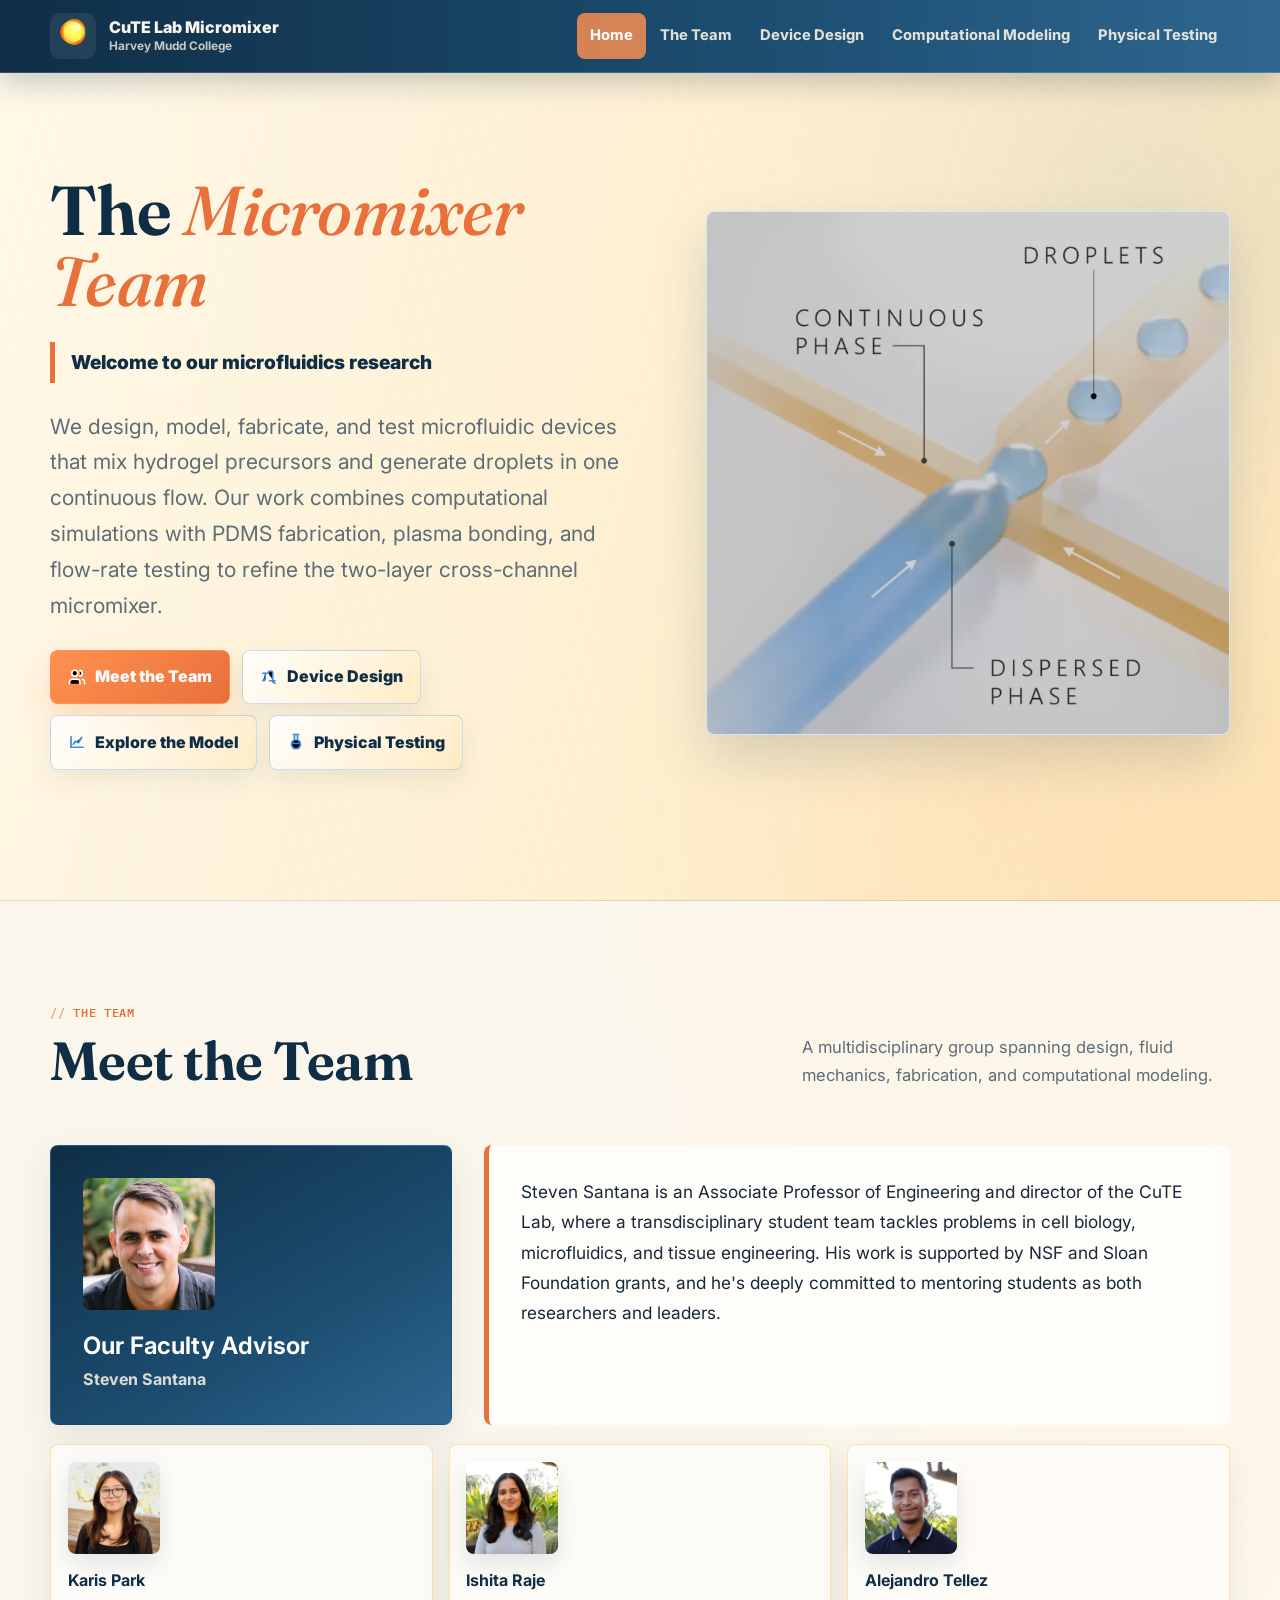
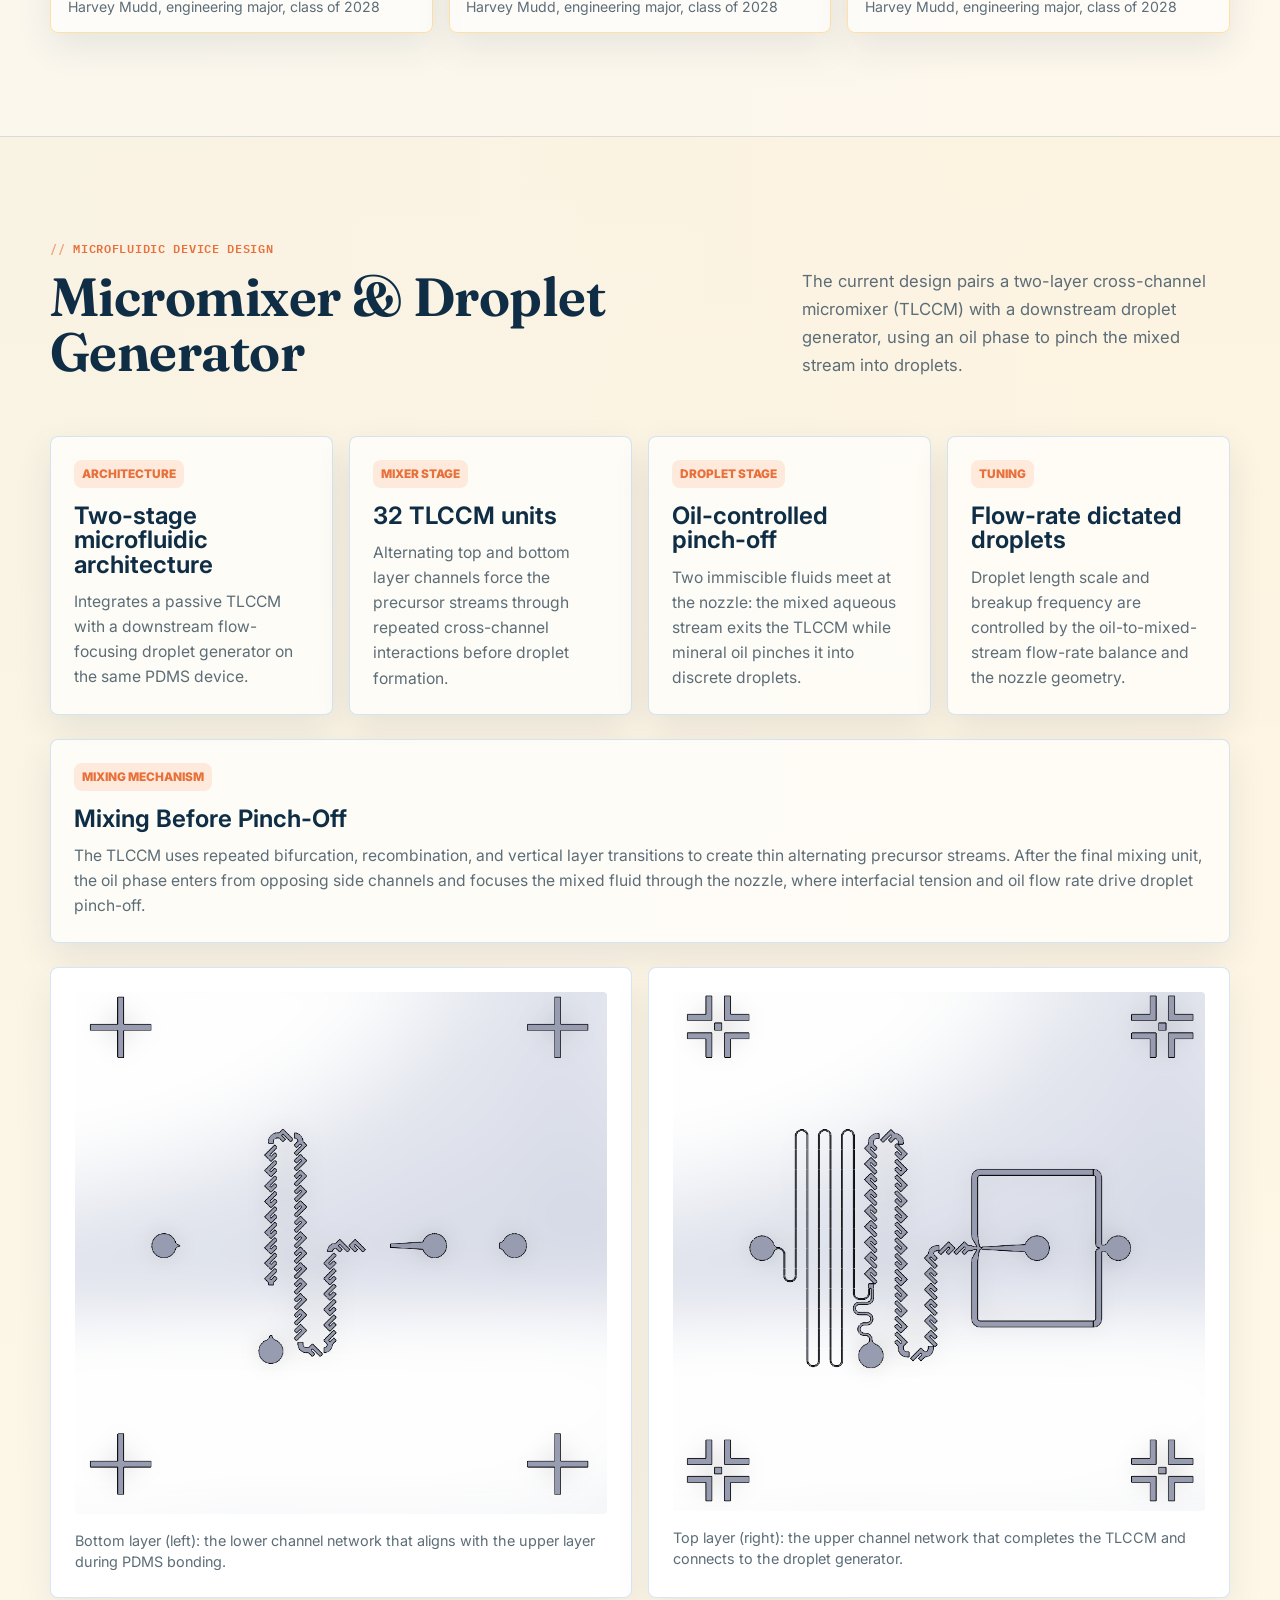
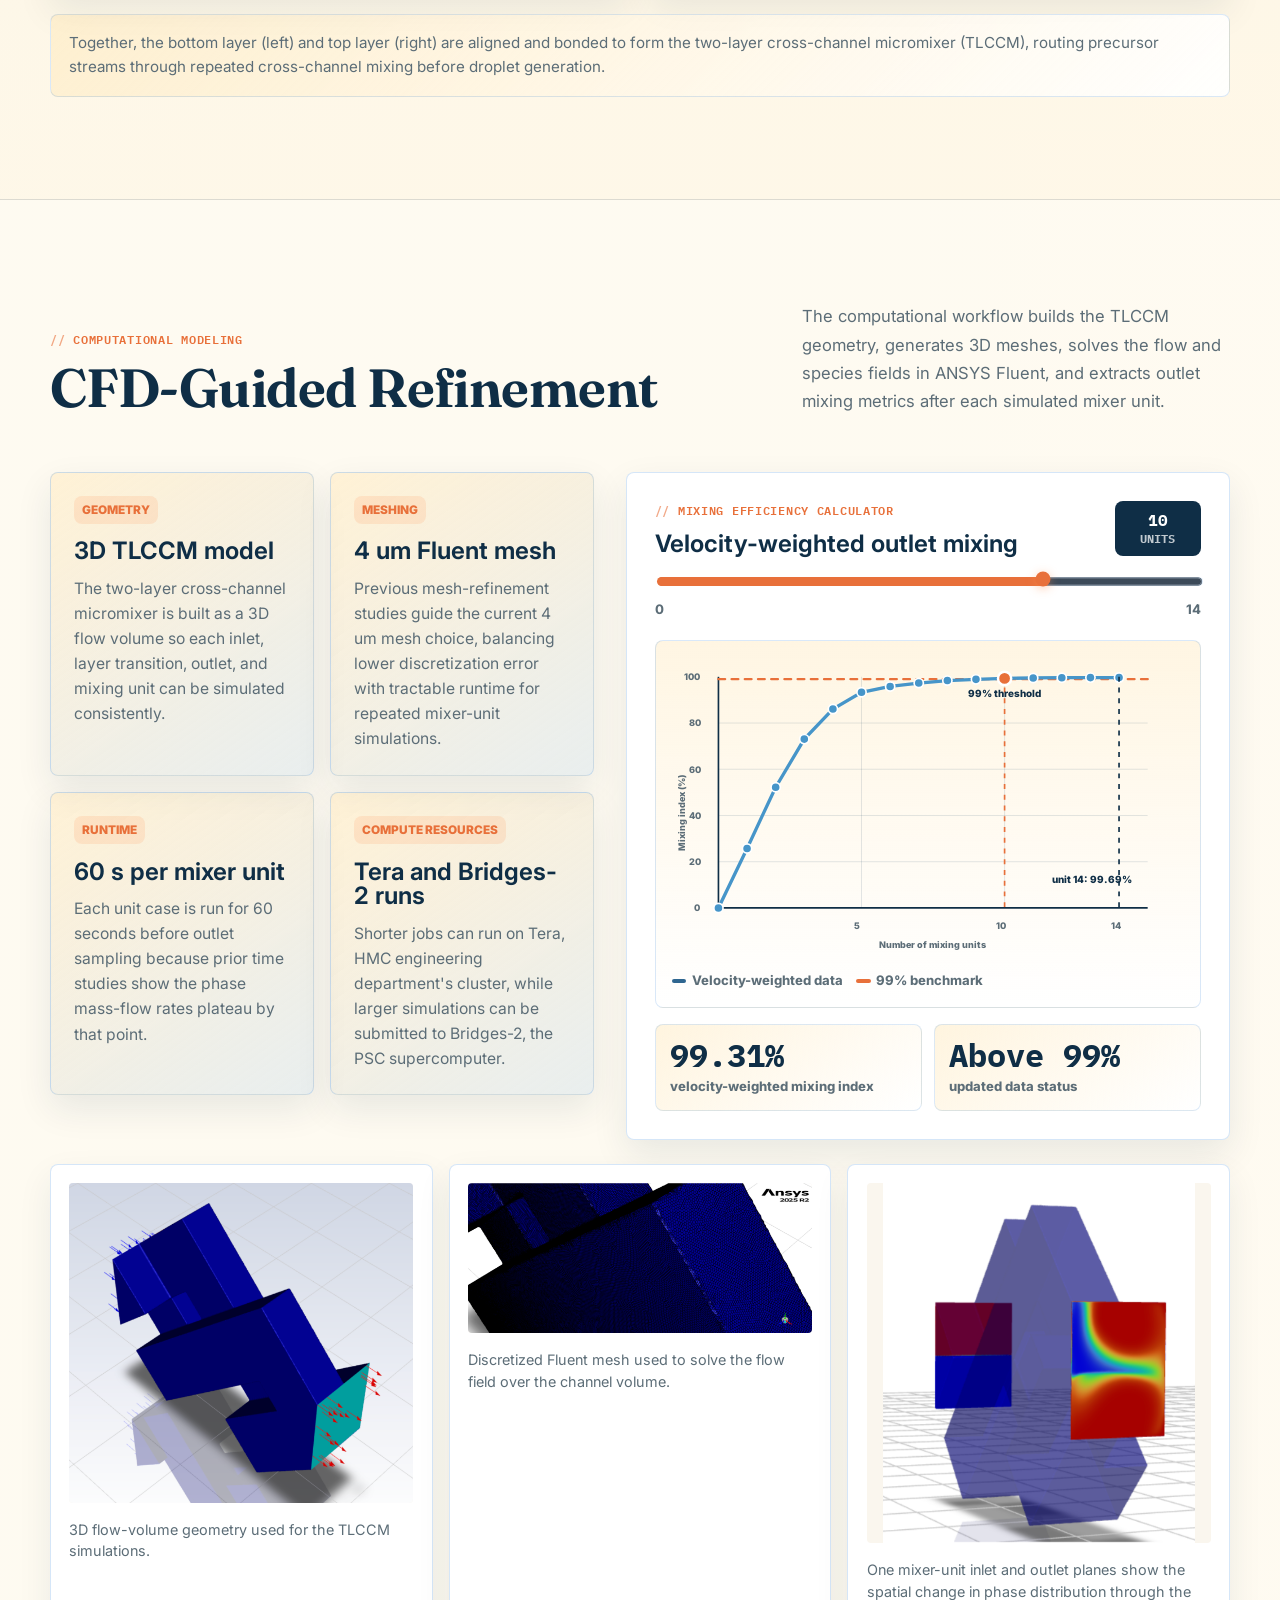
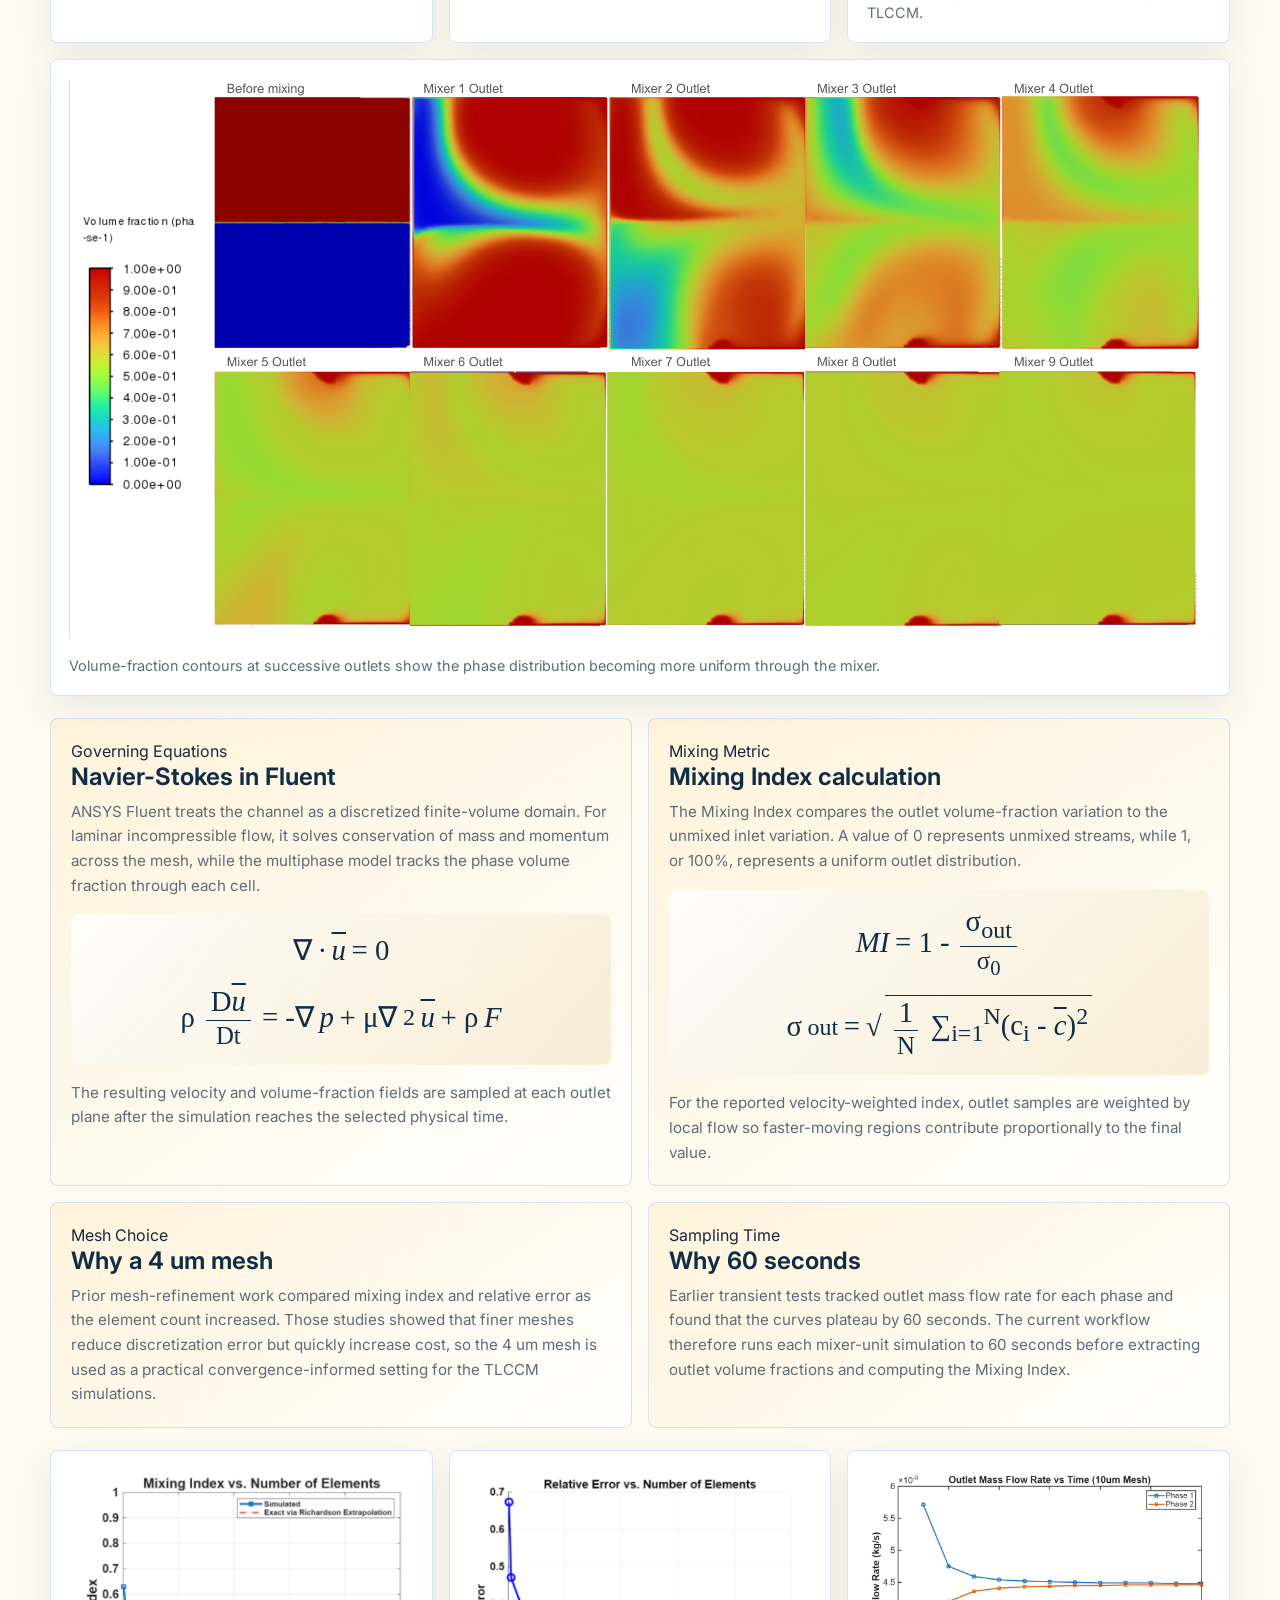
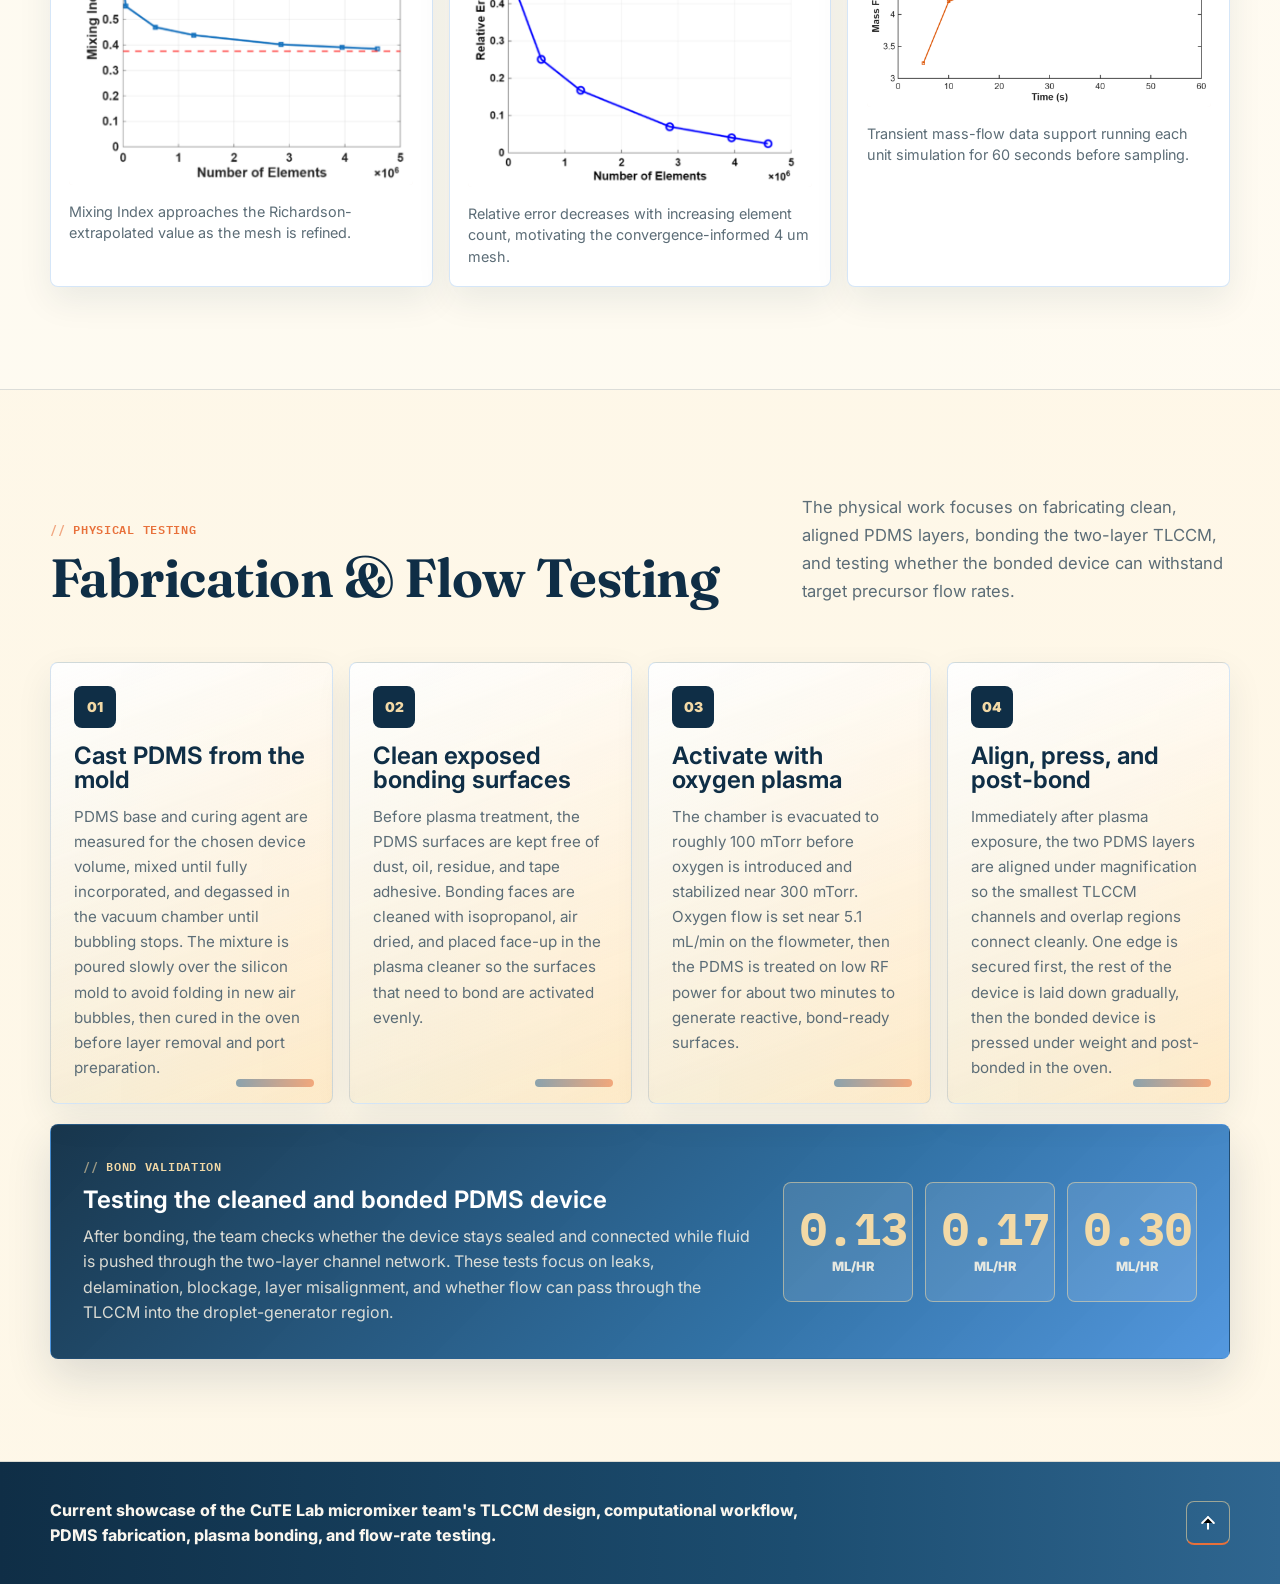
==== index.html @ 809e8c41 "Add self-contained micromixer showcase site" ====
<!doctype html>
<html lang="en">
<head>
  <meta charset="utf-8">
  <meta name="viewport" content="width=device-width, initial-scale=1">
  <title>The Micromixer Team</title>
  <link rel="preconnect" href="https://fonts.googleapis.com">
  <link rel="preconnect" href="https://fonts.gstatic.com" crossorigin>
  <link href="https://fonts.googleapis.com/css2?family=Fraunces:ital,opsz,wght@0,9..144,500;0,9..144,650;0,9..144,900;1,9..144,500&family=Inter:wght@400;500;600;700;800;900&family=IBM+Plex+Mono:wght@500;600;700&display=swap" rel="stylesheet">
  <style>
    :root {
      --riviera-blue: #2f6690;
      --riviera-blue-bright: #4695c9;
      --terracotta: #e8703a;
      --soft-ivory: #faf6ee;
      --sand-linen: #f2d9a6;
      --white: #FFFFFF;
      --deep-blue: #0f2e46;
      --ink: #16283a;
      --muted-ink: #5c6d77;
      --blue-tint: #d8ecff;
      --terracotta-tint: #ffe0cc;
      --yellow-tint: #fff1c9;
      --shadow: 0 18px 45px rgba(15, 46, 70, 0.14);
      --section-pad: clamp(4rem, 8vw, 7.5rem);
      --content: min(1180px, calc(100vw - 2rem));
      --font-display: "Fraunces", ui-serif, Georgia, serif;
      --font-body: Inter, ui-sans-serif, system-ui, -apple-system, BlinkMacSystemFont, "Segoe UI", sans-serif;
      --font-mono: "IBM Plex Mono", ui-monospace, "SFMono-Regular", Menlo, monospace;
      font-family: var(--font-body);
      color: var(--ink);
      background: var(--soft-ivory);
      letter-spacing: 0;
    }

    * {
      box-sizing: border-box;
    }

    html {
      scroll-behavior: smooth;
      scroll-padding-top: 82px;
    }

    body {
      margin: 0;
      min-width: 320px;
      background: var(--soft-ivory);
      background-image:
        linear-gradient(180deg, rgba(255, 224, 161, 0.2), rgba(255, 248, 232, 0.92) 42%),
        linear-gradient(90deg, rgba(65, 141, 222, 0.05), rgba(255, 145, 81, 0.05));
      color: var(--ink);
      line-height: 1.6;
    }

    body.nav-open {
      overflow: hidden;
    }

    body::before {
      content: "";
      position: fixed;
      inset: 0;
      z-index: 0;
      pointer-events: none;
      opacity: 0.55;
      background-image: repeating-linear-gradient(
        178deg,
        transparent 0,
        transparent 84px,
        rgba(47, 102, 144, 0.05) 84px,
        rgba(47, 102, 144, 0.05) 85px,
        transparent 86px,
        transparent 168px
      );
      background-size: 100% 168px;
      animation: stream-drift 34s linear infinite;
    }

    @keyframes stream-drift {
      from { background-position: 0 0; }
      to { background-position: 0 -1344px; }
    }

    .site-header,
    main,
    .footer-note {
      position: relative;
      z-index: 1;
    }

    img,
    svg {
      display: block;
      max-width: 100%;
    }

    a {
      color: inherit;
      text-decoration: none;
    }

    .skip-link {
      position: fixed;
      left: 1rem;
      top: 1rem;
      z-index: 2000;
      transform: translateY(-180%);
      background: var(--white);
      color: var(--deep-blue);
      padding: 0.65rem 0.9rem;
      border: 2px solid var(--terracotta);
      border-radius: 8px;
      font-weight: 800;
      transition: transform 180ms ease;
    }

    .skip-link:focus {
      transform: translateY(0);
    }

    .site-header {
      position: sticky;
      top: 0;
      z-index: 1000;
      background:
        linear-gradient(90deg, var(--deep-blue), #1c4d70 58%, var(--riviera-blue));
      color: var(--soft-ivory);
      border-bottom: 1px solid rgba(255, 255, 255, 0.16);
      box-shadow: 0 10px 28px rgba(15, 46, 70, 0.22);
    }

    .nav-shell {
      width: var(--content);
      min-height: 72px;
      margin: 0 auto;
      display: flex;
      align-items: center;
      justify-content: space-between;
      gap: 1rem;
    }

    .brand {
      display: flex;
      align-items: center;
      gap: 0.8rem;
      font-weight: 850;
      line-height: 1.1;
      min-width: 0;
    }

    .brand-mark {
      width: 46px;
      height: 46px;
      flex: 0 0 46px;
      border-radius: 10px;
      display: grid;
      place-items: center;
      position: relative;
      overflow: hidden;
      cursor: pointer;
      background: rgba(255, 248, 232, 0.08);
      transition: transform 0.15s ease;
    }

    .brand-mark:hover {
      transform: scale(1.06);
    }

    .brand-mark img {
      width: 100%;
      height: 100%;
      object-fit: contain;
      display: block;
      pointer-events: none;
    }

    .brand-mark img.is-hidden {
      display: none;
    }

    @keyframes clem-spin {
      from { transform: rotate(0deg); }
      to { transform: rotate(360deg); }
    }

    .brand-mark img.is-spinning {
      animation: clem-spin 1.1s linear 1;
    }

    .brand small {
      display: block;
      color: rgba(255, 248, 232, 0.76);
      font-size: 0.74rem;
      font-weight: 700;
      margin-top: 0.18rem;
    }

    .nav-list {
      display: flex;
      align-items: center;
      gap: 0.1rem;
      margin: 0;
      padding: 0;
      list-style: none;
    }

    .nav-link {
      display: inline-flex;
      align-items: center;
      min-height: 42px;
      padding: 0.7rem 0.82rem;
      border-radius: 8px;
      color: rgba(255, 248, 232, 0.86);
      font-size: 0.92rem;
      font-weight: 750;
      transition: color 180ms ease, background 180ms ease;
      white-space: nowrap;
    }

    .nav-link:hover,
    .nav-link:focus-visible,
    .nav-link.active {
      color: var(--white);
      background: rgba(255, 145, 81, 0.82);
      outline: none;
    }

    .menu-toggle {
      display: none;
      width: 44px;
      height: 44px;
      border: 1px solid rgba(255, 224, 161, 0.54);
      border-radius: 8px;
      background: transparent;
      color: var(--sand-linen);
      cursor: pointer;
      align-items: center;
      justify-content: center;
    }

    .menu-toggle svg {
      width: 23px;
      height: 23px;
      stroke: currentColor;
      stroke-width: 2.4;
      stroke-linecap: round;
    }

    main {
      overflow: hidden;
    }

    .section {
      padding: var(--section-pad) 0;
      border-bottom: 1px solid rgba(15, 46, 70, 0.14);
      opacity: 0;
      transform: translateY(24px);
      transition: opacity 650ms ease, transform 650ms ease;
    }

    .section.is-visible {
      opacity: 1;
      transform: translateY(0);
    }

    .section:nth-of-type(even) {
      background: rgba(255, 255, 255, 0.38);
    }

    .container {
      width: var(--content);
      margin: 0 auto;
    }

    .eyebrow {
      margin: 0 0 0.75rem;
      color: var(--terracotta);
      font-family: var(--font-mono);
      font-size: 0.74rem;
      font-weight: 600;
      letter-spacing: 0.06em;
      text-transform: uppercase;
    }

    .eyebrow::before {
      content: "// ";
      opacity: 0.6;
    }

    h1,
    h2,
    h3 {
      margin: 0;
      color: var(--deep-blue);
      line-height: 1.02;
      font-family: var(--font-display);
      letter-spacing: -0.01em;
    }

    h1 {
      max-width: 930px;
      font-size: clamp(2.6rem, 5.4vw, 5.4rem);
      font-weight: 650;
    }

    h2 {
      font-size: clamp(2.1rem, 4.2vw, 4.1rem);
      font-weight: 650;
    }

    h3 {
      font-size: clamp(1.12rem, 2vw, 1.5rem);
      font-weight: 650;
      font-family: var(--font-body);
      letter-spacing: 0;
    }

    .title-accent {
      font-style: italic;
      font-weight: 500;
    }

    p {
      margin: 0;
    }

    .lead {
      max-width: 760px;
      color: var(--muted-ink);
      font-size: clamp(1.05rem, 2.2vw, 1.32rem);
      line-height: 1.7;
    }

    .hero {
      min-height: min(860px, calc(100svh - 72px));
      padding: clamp(4rem, 8vw, 7rem) 0 clamp(3rem, 7vw, 5.5rem);
      background:
        linear-gradient(105deg, rgba(255, 248, 232, 0.98), rgba(255, 224, 161, 0.58)),
        radial-gradient(circle at 89% 16%, rgba(65, 141, 222, 0.28), transparent 29%),
        radial-gradient(circle at 78% 88%, rgba(255, 145, 81, 0.22), transparent 34%);
    }

    .hero-grid {
      display: grid;
      grid-template-columns: minmax(0, 1.05fr) minmax(320px, 0.95fr);
      gap: clamp(2.5rem, 6vw, 6rem);
      align-items: center;
    }

    .hero-copy {
      display: grid;
      gap: clamp(1.2rem, 2vw, 1.8rem);
    }

    .title-accent {
      color: var(--terracotta);
    }

    .subtitle {
      width: fit-content;
      border-left: 5px solid var(--terracotta);
      padding: 0.32rem 0 0.32rem 1rem;
      color: var(--deep-blue);
      font-weight: 850;
      font-size: clamp(1rem, 1.7vw, 1.2rem);
    }

    .hero-actions {
      display: flex;
      flex-wrap: wrap;
      gap: 0.7rem;
      align-items: center;
    }

    .button {
      position: relative;
      overflow: hidden;
      display: inline-flex;
      align-items: center;
      justify-content: center;
      gap: 0.55rem;
      min-height: 48px;
      padding: 0.84rem 1.08rem;
      border-radius: 8px;
      border: 1px solid rgba(255, 145, 81, 0.85);
      background: linear-gradient(135deg, #ff9151, var(--terracotta));
      color: var(--white);
      font-weight: 850;
      box-shadow: 0 14px 30px rgba(255, 145, 81, 0.26);
      transition: transform 180ms ease, box-shadow 180ms ease, background 180ms ease, border-color 180ms ease;
    }

    .button svg {
      width: 18px;
      height: 18px;
      stroke: currentColor;
      stroke-width: 2.3;
      stroke-linecap: round;
      stroke-linejoin: round;
    }

    .button:hover,
    .button:focus-visible {
      transform: translateY(-2px);
      box-shadow: 0 18px 34px rgba(255, 145, 81, 0.32);
      outline: none;
      background: linear-gradient(135deg, #ff9f65, #f2854f);
    }

    .button.secondary {
      border-color: rgba(65, 141, 222, 0.28);
      background: linear-gradient(135deg, rgba(255, 255, 255, 0.9), rgba(255, 224, 161, 0.34));
      color: var(--deep-blue);
      box-shadow: 0 10px 24px rgba(15, 46, 70, 0.08);
    }

    .button.secondary svg {
      color: #418dde;
    }

    .button.secondary:hover,
    .button.secondary:focus-visible {
      border-color: rgba(65, 141, 222, 0.56);
      background: linear-gradient(135deg, rgba(255, 255, 255, 0.94), rgba(216, 236, 255, 0.72));
      box-shadow: 0 14px 28px rgba(15, 46, 70, 0.12);
    }

    .hero-panel {
      display: grid;
      gap: 1rem;
      align-self: center;
    }

    .hero-visual {
      position: relative;
      margin: 0;
      aspect-ratio: 1;
      border: 1px solid rgba(65, 141, 222, 0.22);
      border-radius: 8px;
      overflow: hidden;
      background: var(--white);
      box-shadow: 0 24px 54px rgba(15, 46, 70, 0.16);
    }

    .hero-visual img {
      width: 100%;
      height: 100%;
      object-fit: cover;
      object-position: center;
      display: block;
    }

    .chip-visual {
      background: var(--white);
      border: 1px solid rgba(65, 141, 222, 0.24);
      border-radius: 8px;
      box-shadow: var(--shadow);
      padding: clamp(1rem, 2vw, 1.4rem);
      overflow: hidden;
      min-height: 0;
      display: grid;
      align-content: center;
    }

    .chip-visual svg {
      aspect-ratio: 1.48 / 1;
      width: 100%;
      height: auto;
    }

    .section-heading {
      display: grid;
      grid-template-columns: minmax(0, 0.9fr) minmax(320px, 0.55fr);
      gap: clamp(1.5rem, 4vw, 4rem);
      align-items: end;
      margin-bottom: clamp(2rem, 5vw, 3.5rem);
    }

    .section-heading .lead {
      font-size: 1.04rem;
    }

    .faculty-grid {
      display: grid;
      grid-template-columns: minmax(240px, 0.35fr) minmax(0, 0.65fr);
      gap: clamp(1rem, 3vw, 2rem);
      align-items: stretch;
    }

    .faculty-card,
    .researcher-card,
    .info-card,
    .outcome-card,
    .calculator,
    .visual-card {
      border: 1px solid rgba(65, 141, 222, 0.22);
      border-radius: 8px;
      background: rgba(255, 255, 255, 0.74);
      box-shadow: 0 14px 36px rgba(15, 46, 70, 0.09);
    }

    .faculty-card {
      padding: clamp(1.35rem, 3vw, 2rem);
      display: grid;
      align-content: space-between;
      gap: 1.5rem;
      background:
        linear-gradient(150deg, var(--deep-blue), #1c4d70 62%, var(--riviera-blue));
      color: var(--soft-ivory);
    }

    .faculty-avatar {
      width: 132px;
      aspect-ratio: 1;
      border-radius: 8px;
      display: grid;
      place-items: center;
      color: var(--deep-blue);
      background:
        linear-gradient(135deg, var(--sand-linen), var(--soft-ivory));
      font-size: 2rem;
      font-weight: 900;
      overflow: hidden;
    }

    .faculty-avatar img {
      width: 100%;
      height: 100%;
      object-fit: cover;
      display: block;
    }

    .faculty-card h3 {
      color: var(--white);
      margin-bottom: 0.5rem;
    }

    .faculty-card p {
      color: rgba(255, 248, 232, 0.84);
      font-weight: 720;
    }

    .advisor-synopsis {
      margin: 0;
      border-left: 5px solid var(--terracotta);
      border-radius: 8px;
      padding: clamp(1.25rem, 3vw, 2rem);
      background: rgba(255, 255, 255, 0.72);
      color: var(--ink);
      font-size: clamp(0.98rem, 1.6vw, 1.08rem);
      line-height: 1.75;
    }

    .student-grid {
      display: grid;
      grid-template-columns: repeat(3, minmax(0, 1fr));
      gap: 1rem;
      margin-top: 1.2rem;
    }

    .researcher-card {
      padding: 1.05rem;
      border-color: rgba(255, 224, 161, 0.95);
      background: rgba(255, 255, 255, 0.62);
    }

    .researcher-card .avatar {
      width: 92px;
      aspect-ratio: 1;
      border-radius: 8px;
      background: linear-gradient(135deg, var(--sand-linen), rgba(255, 145, 81, 0.3), rgba(65, 141, 222, 0.18));
      margin-bottom: 0.85rem;
      display: block;
      object-fit: cover;
      object-position: center;
      box-shadow: 0 10px 24px rgba(15, 46, 70, 0.12);
    }

    .researcher-card strong {
      display: block;
      color: var(--deep-blue);
      font-size: 1rem;
    }

    .researcher-card span {
      display: block;
      color: var(--muted-ink);
      font-size: 0.88rem;
      margin-top: 0.2rem;
      line-height: 1.35;
    }

    .card-grid {
      display: grid;
      grid-template-columns: repeat(4, minmax(0, 1fr));
      gap: 1rem;
    }

    .info-card {
      padding: clamp(1.1rem, 2vw, 1.45rem);
      background: rgba(255, 255, 255, 0.68);
    }

    .info-card .kicker {
      display: inline-flex;
      align-items: center;
      min-height: 28px;
      margin-bottom: 0.95rem;
      padding: 0.26rem 0.5rem;
      border-radius: 8px;
      background: rgba(255, 145, 81, 0.16);
      color: var(--terracotta);
      font-size: 0.74rem;
      font-weight: 850;
      text-transform: uppercase;
    }

    .info-card h3 {
      margin-bottom: 0.75rem;
    }

    .info-card p,
    .outcome-card p {
      color: var(--muted-ink);
      font-size: 0.98rem;
    }

    .architecture-layout {
      display: grid;
      grid-template-columns: minmax(0, 0.9fr) minmax(320px, 1.1fr);
      gap: clamp(1rem, 3vw, 2rem);
      align-items: stretch;
      margin-top: 1.5rem;
    }

    .architecture-layout > .info-card:only-child {
      grid-column: 1 / -1;
    }

    .visual-card {
      padding: clamp(1rem, 2.3vw, 1.5rem);
      background: var(--white);
      overflow: hidden;
    }

    .visual-card svg {
      width: 100%;
      min-height: 330px;
    }

    .caption {
      margin-top: 1rem;
      color: var(--muted-ink);
      font-size: 0.9rem;
      line-height: 1.5;
    }

    .layout-gallery {
      display: grid;
      grid-template-columns: repeat(2, minmax(0, 1fr));
      gap: 1rem;
      margin-top: 1.5rem;
    }

    .layout-card {
      margin: 0;
      border: 1px solid rgba(65, 141, 222, 0.22);
      border-radius: 8px;
      padding: clamp(1rem, 2.3vw, 1.5rem);
      background: var(--white);
      box-shadow: 0 14px 36px rgba(15, 46, 70, 0.08);
    }

    .layout-card img {
      width: 100%;
      height: auto;
      border-radius: 4px;
      background: var(--soft-ivory);
    }

    .layer-note {
      grid-column: 1 / -1;
      margin: 0;
      border: 1px solid rgba(65, 141, 222, 0.2);
      border-radius: 8px;
      padding: 1rem 1.1rem;
      background: linear-gradient(135deg, rgba(255, 224, 161, 0.34), rgba(255, 255, 255, 0.92));
      color: var(--muted-ink);
      font-size: 0.95rem;
      line-height: 1.6;
    }

    .modeling-grid {
      display: grid;
      grid-template-columns: minmax(0, 0.9fr) minmax(320px, 1fr);
      gap: clamp(1rem, 3vw, 2rem);
      align-items: start;
    }

    .model-stack {
      display: grid;
      grid-template-columns: repeat(2, minmax(0, 1fr));
      gap: 1rem;
    }

    .model-stack .info-card {
      background: linear-gradient(145deg, rgba(255, 224, 161, 0.34), rgba(65, 141, 222, 0.11));
    }

    .calculator {
      padding: clamp(1.2rem, 3vw, 1.75rem);
      background: var(--white);
    }

    .calc-top {
      display: flex;
      justify-content: space-between;
      gap: 1rem;
      align-items: start;
      margin-bottom: 1.2rem;
    }

    .unit-pill {
      min-width: 86px;
      text-align: center;
      border-radius: 8px;
      padding: 0.72rem;
      background: var(--deep-blue);
      color: var(--white);
      font-family: var(--font-mono);
      font-weight: 700;
      line-height: 1;
    }

    .unit-pill span {
      display: block;
      margin-top: 0.28rem;
      color: rgba(255, 255, 255, 0.74);
      font-size: 0.72rem;
      font-weight: 780;
      text-transform: uppercase;
    }

    .range-wrap {
      display: grid;
      gap: 0.65rem;
      margin-bottom: 1.25rem;
    }

    input[type="range"] {
      width: 100%;
      accent-color: var(--terracotta);
      cursor: pointer;
    }

    input[type="range"]::-webkit-slider-runnable-track {
      height: 0.58rem;
      border-radius: 999px;
      background: linear-gradient(90deg, var(--terracotta) var(--fill, 25%), rgba(65, 141, 222, 0.18) var(--fill, 25%));
    }

    input[type="range"]::-webkit-slider-thumb {
      -webkit-appearance: none;
      width: 1.4rem;
      height: 1.4rem;
      margin-top: -0.41rem;
      border: 3px solid var(--white);
      border-radius: 50%;
      background: var(--terracotta);
      box-shadow: 0 2px 10px rgba(255, 145, 81, 0.38);
    }

    input[type="range"]::-moz-range-track {
      height: 0.58rem;
      border-radius: 999px;
      background: rgba(65, 141, 222, 0.18);
    }

    input[type="range"]::-moz-range-progress {
      height: 0.58rem;
      border-radius: 999px;
      background: var(--terracotta);
    }

    input[type="range"]::-moz-range-thumb {
      width: 1.2rem;
      height: 1.2rem;
      border: 3px solid var(--white);
      border-radius: 50%;
      background: var(--terracotta);
      box-shadow: 0 2px 10px rgba(255, 145, 81, 0.38);
    }

    .range-labels {
      display: flex;
      justify-content: space-between;
      color: var(--muted-ink);
      font-size: 0.82rem;
      font-weight: 750;
    }

    .metric-grid {
      display: grid;
      grid-template-columns: repeat(2, minmax(0, 1fr));
      gap: 0.75rem;
      margin-top: 1rem;
    }

    .metric {
      border: 1px solid rgba(65, 141, 222, 0.18);
      border-radius: 8px;
      padding: 0.9rem;
      background: linear-gradient(145deg, rgba(255, 224, 161, 0.34), rgba(255, 255, 255, 0.82));
    }

    .metric strong {
      display: block;
      color: var(--deep-blue);
      font-family: var(--font-mono);
      font-size: clamp(1.3rem, 3vw, 2rem);
      line-height: 1;
      font-weight: 700;
    }

    .metric span {
      display: block;
      margin-top: 0.42rem;
      color: var(--muted-ink);
      font-size: 0.82rem;
      font-weight: 760;
      line-height: 1.3;
    }

    .chart-frame {
      margin-top: 1rem;
      border: 1px solid rgba(65, 141, 222, 0.2);
      border-radius: 8px;
      padding: 1rem;
      background: linear-gradient(180deg, rgba(255, 224, 161, 0.3), rgba(255, 255, 255, 0.96));
    }

    .chart-frame svg {
      width: 100%;
      aspect-ratio: 1.7 / 1;
      height: auto;
    }

    .legend {
      display: flex;
      flex-wrap: wrap;
      gap: 0.85rem;
      margin-top: 0.75rem;
      color: var(--muted-ink);
      font-size: 0.82rem;
      font-weight: 750;
    }

    .legend span {
      display: inline-flex;
      align-items: center;
      gap: 0.35rem;
    }

    .legend i {
      width: 0.9rem;
      height: 0.25rem;
      border-radius: 999px;
      display: inline-block;
    }

    .cfd-details {
      display: grid;
      gap: 1.4rem;
      margin-top: 1.5rem;
    }

    .cfd-gallery,
    .evidence-grid {
      display: grid;
      grid-template-columns: repeat(3, minmax(0, 1fr));
      gap: 1rem;
    }

    .cfd-card {
      margin: 0;
      border: 1px solid rgba(65, 141, 222, 0.22);
      border-radius: 8px;
      padding: clamp(0.85rem, 2vw, 1.15rem);
      background: var(--white);
      box-shadow: 0 14px 34px rgba(15, 46, 70, 0.08);
    }

    .cfd-card.wide {
      grid-column: 1 / -1;
    }

    .cfd-card img {
      width: 100%;
      height: auto;
      max-height: 360px;
      object-fit: contain;
      border-radius: 4px;
      background: var(--soft-ivory);
    }

    .cfd-card.wide img {
      max-height: none;
    }

    .cfd-method-grid {
      display: grid;
      grid-template-columns: repeat(2, minmax(0, 1fr));
      gap: 1rem;
    }

    .method-card {
      border: 1px solid rgba(65, 141, 222, 0.22);
      border-radius: 8px;
      padding: clamp(1rem, 2vw, 1.25rem);
      background: linear-gradient(145deg, rgba(255, 224, 161, 0.28), rgba(255, 255, 255, 0.9));
    }

    .method-card h3 {
      margin-bottom: 0.65rem;
    }

    .method-card p {
      color: var(--muted-ink);
      font-size: 0.95rem;
      line-height: 1.62;
    }

    .formula {
      display: block;
      margin: 0.75rem 0;
      border-radius: 8px;
      padding: 0.85rem;
      background: rgba(15, 46, 70, 0.06);
      color: var(--deep-blue);
      font-family: var(--font-mono);
      font-size: clamp(0.92rem, 2vw, 1.05rem);
      line-height: 1.6;
      overflow-x: auto;
    }

    .equation-block {
      display: grid;
      gap: 0.9rem;
      margin: 1rem 0;
      border-radius: 8px;
      padding: 1rem clamp(1rem, 2vw, 1.35rem);
      background:
        linear-gradient(135deg, rgba(255, 255, 255, 0.88), rgba(255, 224, 161, 0.32)),
        rgba(15, 46, 70, 0.04);
      color: var(--deep-blue);
      font-family: "STIX Two Math", "Cambria Math", "Times New Roman", serif;
      font-size: clamp(1.25rem, 2.8vw, 1.8rem);
      line-height: 1.45;
      overflow-x: auto;
    }

    .eq-line {
      display: flex;
      align-items: center;
      justify-content: center;
      gap: 0.35rem;
      min-width: max-content;
      white-space: nowrap;
    }

    .eq-var {
      font-style: italic;
    }

    .overbar {
      text-decoration: overline;
      text-decoration-thickness: 1.5px;
    }

    .frac {
      display: inline-grid;
      grid-template-rows: auto auto;
      align-items: center;
      justify-items: center;
      margin: 0 0.18em;
      vertical-align: middle;
      line-height: 1.05;
    }

    .frac > span:first-child {
      border-bottom: 1.5px solid currentColor;
      padding: 0 0.18em 0.1em;
    }

    .frac > span:last-child {
      padding-top: 0.08em;
      font-size: 0.86em;
    }

    .radical {
      display: inline-flex;
      align-items: center;
      gap: 0.12em;
    }

    .radicand {
      border-top: 1.5px solid currentColor;
      padding: 0.06em 0.12em 0;
    }

    .evidence-grid {
      grid-template-columns: repeat(3, minmax(0, 1fr));
    }

    .testing-grid {
      display: grid;
      grid-template-columns: minmax(0, 1fr) minmax(320px, 0.8fr);
      gap: clamp(1rem, 3vw, 2rem);
      align-items: start;
    }

    .process-grid {
      display: grid;
      grid-template-columns: repeat(4, minmax(0, 1fr));
      gap: 1rem;
    }

    .process-card {
      position: relative;
      min-height: 290px;
      border: 1px solid rgba(65, 141, 222, 0.22);
      border-radius: 8px;
      padding: clamp(1.1rem, 2vw, 1.45rem);
      background:
        linear-gradient(160deg, rgba(255, 255, 255, 0.9), rgba(255, 224, 161, 0.34)),
        linear-gradient(90deg, rgba(65, 141, 222, 0.07), rgba(255, 145, 81, 0.08));
      box-shadow: 0 14px 36px rgba(15, 46, 70, 0.08);
      overflow: hidden;
    }

    .process-card::after {
      content: "";
      position: absolute;
      inset: auto 1.15rem 1rem auto;
      width: 78px;
      height: 8px;
      border-radius: 999px;
      background: linear-gradient(90deg, var(--riviera-blue), var(--terracotta));
      opacity: 0.55;
    }

    .step-number {
      display: inline-grid;
      place-items: center;
      width: 42px;
      height: 42px;
      margin-bottom: 1rem;
      border-radius: 8px;
      background: var(--deep-blue);
      color: var(--sand-linen);
      font-size: 0.86rem;
      font-weight: 900;
    }

    .process-card h3 {
      margin-bottom: 0.7rem;
      color: var(--deep-blue);
    }

    .process-card p {
      color: var(--muted-ink);
      font-size: 0.95rem;
      line-height: 1.65;
    }

    .flow-validation {
      display: grid;
      grid-template-columns: minmax(0, 1fr) minmax(320px, 0.62fr);
      gap: clamp(1rem, 3vw, 2rem);
      align-items: center;
      margin-top: 1.25rem;
      border: 1px solid rgba(65, 141, 222, 0.24);
      border-radius: 8px;
      padding: clamp(1.25rem, 3vw, 2rem);
      background:
        linear-gradient(135deg, rgba(15, 46, 70, 0.96), rgba(36, 104, 159, 0.94) 62%, rgba(65, 141, 222, 0.9));
      color: var(--white);
      box-shadow: var(--shadow);
    }

    .flow-validation h3 {
      color: var(--white);
      margin-bottom: 0.7rem;
    }

    .flow-validation p {
      max-width: 760px;
      color: rgba(255, 248, 232, 0.84);
    }

    .flow-validation .eyebrow {
      color: var(--sand-linen);
    }

    .flow-rate-grid {
      display: grid;
      grid-template-columns: repeat(3, minmax(0, 1fr));
      gap: 0.75rem;
    }

    .flow-rate {
      min-height: 120px;
      border: 1px solid rgba(255, 224, 161, 0.5);
      border-radius: 8px;
      padding: 1rem;
      background: rgba(255, 255, 255, 0.11);
      display: grid;
      align-content: center;
      text-align: center;
    }

    .flow-rate strong {
      color: var(--sand-linen);
      font-family: var(--font-mono);
      font-size: clamp(1.7rem, 4vw, 2.8rem);
      line-height: 1;
      font-weight: 700;
    }

    .flow-rate span {
      margin-top: 0.42rem;
      color: rgba(255, 248, 232, 0.86);
      font-size: 0.8rem;
      font-weight: 850;
      text-transform: uppercase;
    }

    .table-wrap {
      overflow-x: auto;
      border: 1px solid rgba(65, 141, 222, 0.2);
      border-radius: 8px;
      background: var(--white);
      box-shadow: var(--shadow);
    }

    table {
      width: 100%;
      min-width: 780px;
      border-collapse: collapse;
      font-size: 0.94rem;
    }

    th,
    td {
      padding: 1rem;
      text-align: left;
      vertical-align: top;
      border-bottom: 1px solid rgba(65, 141, 222, 0.14);
    }

    thead th {
      background: var(--deep-blue);
      color: var(--white);
      font-size: 0.82rem;
      text-transform: uppercase;
      font-weight: 850;
    }

    tbody tr:nth-child(odd) {
      background: rgba(255, 224, 161, 0.32);
    }

    tbody tr:nth-child(even) {
      background: rgba(255, 255, 255, 0.8);
    }

    tbody th {
      color: var(--deep-blue);
      font-weight: 850;
      min-width: 240px;
    }

    tbody tr:last-child th,
    tbody tr:last-child td {
      border-bottom: 0;
    }

    .outcome-stack {
      display: grid;
      gap: 1rem;
    }

    .outcome-card {
      padding: clamp(1rem, 2vw, 1.35rem);
      background: rgba(255, 255, 255, 0.72);
    }

    .outcome-card h3 {
      margin-bottom: 0.55rem;
    }

    .outcome-card.accent {
      background: linear-gradient(140deg, var(--deep-blue), #1c4d70 68%, var(--riviera-blue));
      color: var(--soft-ivory);
    }

    .outcome-card.accent h3 {
      color: var(--white);
    }

    .outcome-card.accent p {
      color: rgba(255, 248, 232, 0.86);
    }

    .footer-note {
      background: linear-gradient(90deg, var(--deep-blue), #1c4d70 62%, var(--riviera-blue));
      color: var(--soft-ivory);
      padding: 2.2rem 0;
    }

    .footer-note .container {
      display: flex;
      justify-content: space-between;
      gap: 1rem;
      align-items: center;
    }

    .footer-note p {
      max-width: 760px;
      font-weight: 760;
    }

    .footer-note a {
      color: var(--white);
      border-bottom: 2px solid var(--terracotta);
    }

    .top-link {
      display: inline-flex;
      align-items: center;
      justify-content: center;
      width: 44px;
      height: 44px;
      border: 1px solid rgba(255, 224, 161, 0.54);
      border-radius: 8px;
      color: var(--white);
    }

    .top-link svg {
      width: 20px;
      height: 20px;
      stroke: currentColor;
      stroke-width: 2.4;
      stroke-linecap: round;
      stroke-linejoin: round;
    }

    .flow-line {
      stroke-linecap: round;
      stroke-linejoin: round;
      fill: none;
    }

    .node-label,
    .axis-label,
    .chart-label {
      font-family: Inter, ui-sans-serif, system-ui, sans-serif;
      fill: var(--deep-blue);
      font-weight: 820;
    }

    .axis-label {
      fill: var(--muted-ink);
      font-size: 11px;
    }

    .chart-label {
      font-size: 12px;
    }

    @media (max-width: 980px) {
      .hero-grid,
      .section-heading,
      .faculty-grid,
      .architecture-layout,
      .modeling-grid,
      .testing-grid,
      .flow-validation {
        grid-template-columns: 1fr;
      }

      .card-grid {
        grid-template-columns: repeat(2, minmax(0, 1fr));
      }

      .layout-gallery {
        grid-template-columns: 1fr;
      }

      .cfd-gallery,
      .cfd-method-grid,
      .evidence-grid {
        grid-template-columns: 1fr;
      }

      .cfd-card.wide {
        grid-column: auto;
      }

      .student-grid,
      .process-grid {
        grid-template-columns: repeat(2, minmax(0, 1fr));
      }

      .chip-visual {
        min-height: 0;
      }
    }

    @media (max-width: 760px) {
      html {
        scroll-padding-top: 68px;
      }

      .nav-shell {
        min-height: 64px;
      }

      .menu-toggle {
        display: inline-flex;
        flex: 0 0 auto;
      }

      .nav-list {
        position: fixed;
        inset: 64px 0 auto 0;
        display: grid;
        gap: 0;
        padding: 0.7rem 1rem 1rem;
        background: linear-gradient(90deg, var(--deep-blue), #1c4d70 62%, var(--riviera-blue));
        border-top: 1px solid rgba(255, 255, 255, 0.12);
        box-shadow: 0 18px 34px rgba(15, 46, 70, 0.22);
        transform: translateY(-120%);
        transition: transform 220ms ease;
      }

      .nav-list.open {
        transform: translateY(0);
      }

      .nav-link {
        width: 100%;
        justify-content: center;
      }

      .hero {
        min-height: auto;
      }

      .hero-grid {
        gap: 2.2rem;
      }

      .model-stack,
      .metric-grid {
        grid-template-columns: 1fr;
      }

      .card-grid,
      .student-grid,
      .process-grid,
      .flow-rate-grid {
        grid-template-columns: 1fr;
      }

      .footer-note .container {
        align-items: flex-start;
      }
    }

    @media (prefers-reduced-motion: reduce) {
      *,
      *::before,
      *::after {
        scroll-behavior: auto !important;
        animation-duration: 0.01ms !important;
        animation-iteration-count: 1 !important;
        transition-duration: 0.01ms !important;
      }
    }
  </style>
</head>
<body>
  <a class="skip-link" href="#home">Skip to content</a>
  <header class="site-header" id="top">
    <nav class="nav-shell" aria-label="Primary navigation">
      <a class="brand" href="#home" aria-label="CuTE Lab Micromixer Showcase home">
        <span class="brand-mark" id="brandMark" aria-hidden="true" title="Click 5 times for a surprise"><img id="brandLogoSun" src="[data-uri]" alt="CuTE Lab logo" /><img id="brandLogoClem" class="is-hidden" src="[data-uri]" alt="Clem the Tangerine" /></span>
        <span>CuTE Lab Micromixer<small>Harvey Mudd College</small></span>
      </a>
      <button class="menu-toggle" type="button" aria-label="Open navigation" aria-expanded="false">
        <svg viewBox="0 0 24 24" aria-hidden="true">
          <path d="M4 7h16M4 12h16M4 17h16"></path>
        </svg>
      </button>
      <ul class="nav-list" id="primary-nav">
        <li><a class="nav-link active" href="#home" data-nav="home">Home</a></li>
        <li><a class="nav-link" href="#team" data-nav="team">The Team</a></li>
        <li><a class="nav-link" href="#design" data-nav="design">Device Design</a></li>
        <li><a class="nav-link" href="#modeling" data-nav="modeling">Computational Modeling</a></li>
        <li><a class="nav-link" href="#testing" data-nav="testing">Physical Testing</a></li>
      </ul>
    </nav>
  </header>

  <main id="home">
    <section class="hero section is-visible" aria-labelledby="hero-title">
      <div class="container hero-grid">
        <div class="hero-copy">
          <h1 id="hero-title">The <span class="title-accent">Micromixer Team</span></h1>
          <p class="subtitle">Welcome to our microfluidics research</p>
          <p class="lead">We design, model, fabricate, and test microfluidic devices that mix hydrogel precursors and generate droplets in one continuous flow. Our work combines computational simulations with PDMS fabrication, plasma bonding, and flow-rate testing to refine the two-layer cross-channel micromixer.</p>
          <div class="hero-actions">
            <a class="button" href="#team">
              <svg viewBox="0 0 24 24" aria-hidden="true">
                <path d="M16 21v-2a4 4 0 0 0-4-4H6a4 4 0 0 0-4 4v2"></path>
                <circle cx="9" cy="7" r="4"></circle>
                <path d="M22 21v-2a4 4 0 0 0-3-3.87"></path>
                <path d="M16 3.13a4 4 0 0 1 0 7.75"></path>
              </svg>
              Meet the Team
            </a>
            <a class="button secondary" href="#design">
              <svg viewBox="0 0 24 24" aria-hidden="true">
                <path d="M4 7h7"></path>
                <path d="M13 17h7"></path>
                <path d="M11 7a3 3 0 0 1 6 0v10a3 3 0 0 0 3 3"></path>
                <path d="M4 17a3 3 0 0 0 3-3V7"></path>
              </svg>
              Device Design
            </a>
            <a class="button secondary" href="#modeling">
              <svg viewBox="0 0 24 24" aria-hidden="true">
                <path d="M4 19V5"></path>
                <path d="M4 19h16"></path>
                <path d="M7 15l3-4 4 2 4-7"></path>
              </svg>
              Explore the Model
            </a>
            <a class="button secondary" href="#testing">
              <svg viewBox="0 0 24 24" aria-hidden="true">
                <path d="M10 2v7.31"></path>
                <path d="M14 9.3V2"></path>
                <path d="M8.5 2h7"></path>
                <path d="M14 9.3a6 6 0 1 1-4 0"></path>
                <path d="M8.5 14h7"></path>
              </svg>
              Physical Testing
            </a>
          </div>
        </div>

        <div class="hero-panel" aria-label="Microfluidic droplet visual">
          <figure class="hero-visual">
            <img src="[data-uri]" alt="Microfluidic droplet generation diagram with continuous and dispersed phases" />
          </figure>
        </div>
      </div>
    </section>

    <section class="section" id="team" aria-labelledby="team-title">
      <div class="container">
        <div class="section-heading">
          <div>
            <p class="eyebrow">The Team</p>
            <h2 id="team-title">Meet the Team</h2>
          </div>
          <p class="lead">A multidisciplinary group spanning design, fluid mechanics, fabrication, and computational modeling.</p>
        </div>

        <div class="faculty-grid">
          <aside class="faculty-card" aria-labelledby="advisor-title">
            <div>
              <div class="faculty-avatar" aria-hidden="true"><img src="[data-uri]" alt="" /></div>
            </div>
            <div>
              <h3 id="advisor-title">Our Faculty Advisor</h3>
              <p>Steven Santana</p>
            </div>
          </aside>
          <blockquote class="advisor-synopsis">Steven Santana is an Associate Professor of Engineering and director of the CuTE Lab, where a transdisciplinary student team tackles problems in cell biology, microfluidics, and tissue engineering. His work is supported by NSF and Sloan Foundation grants, and he's deeply committed to mentoring students as both researchers and leaders.</blockquote>
        </div>

        <div class="student-grid" aria-label="Student researchers">
          <article class="researcher-card">
            <img class="avatar" src="[data-uri]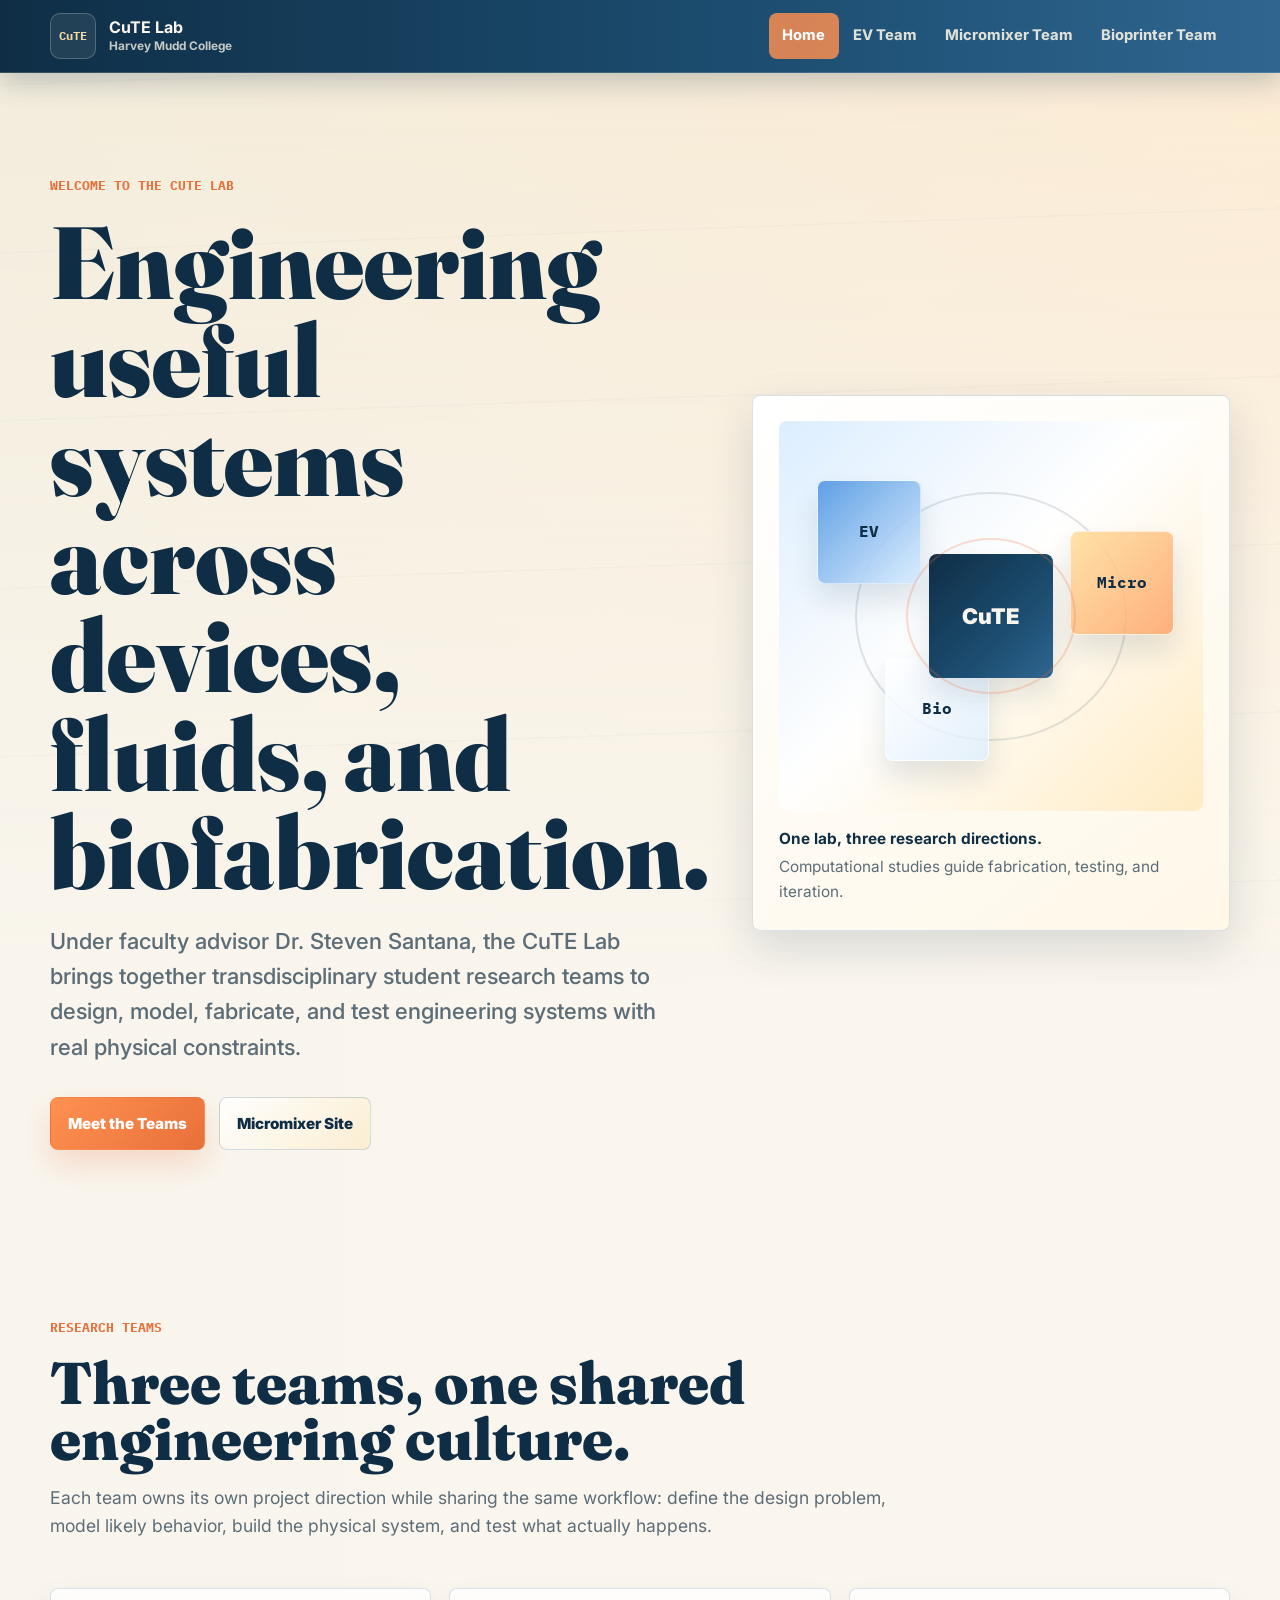
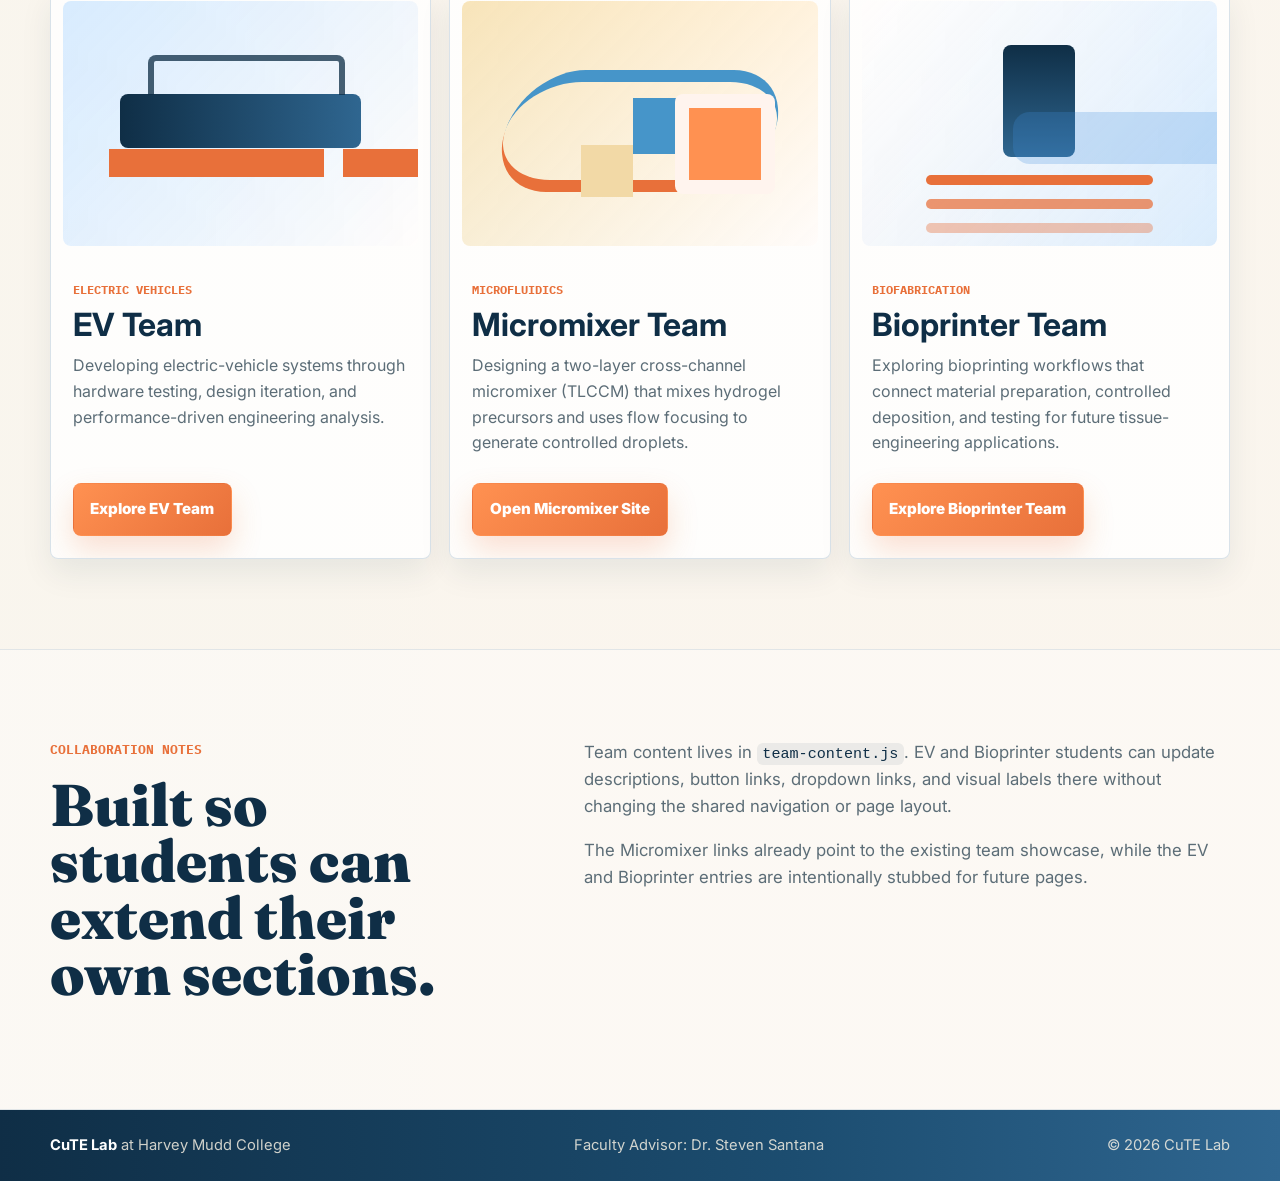
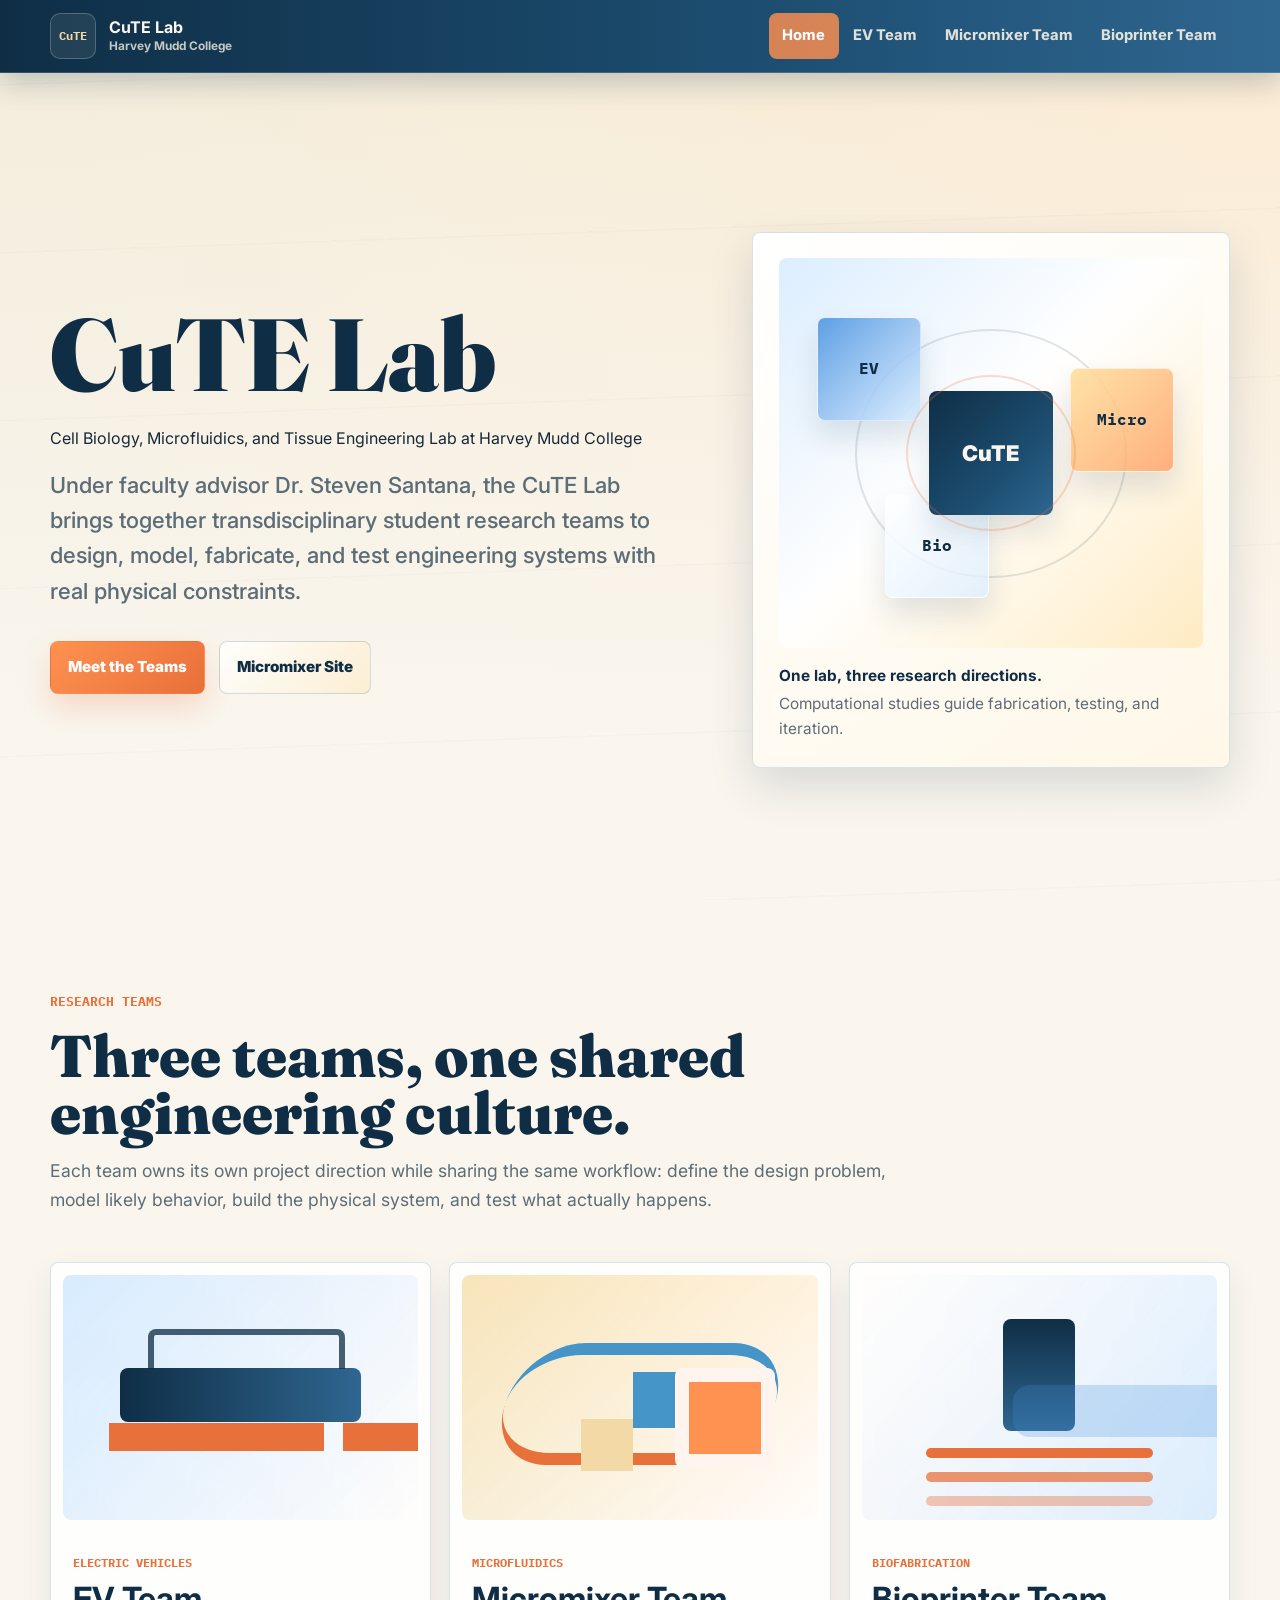
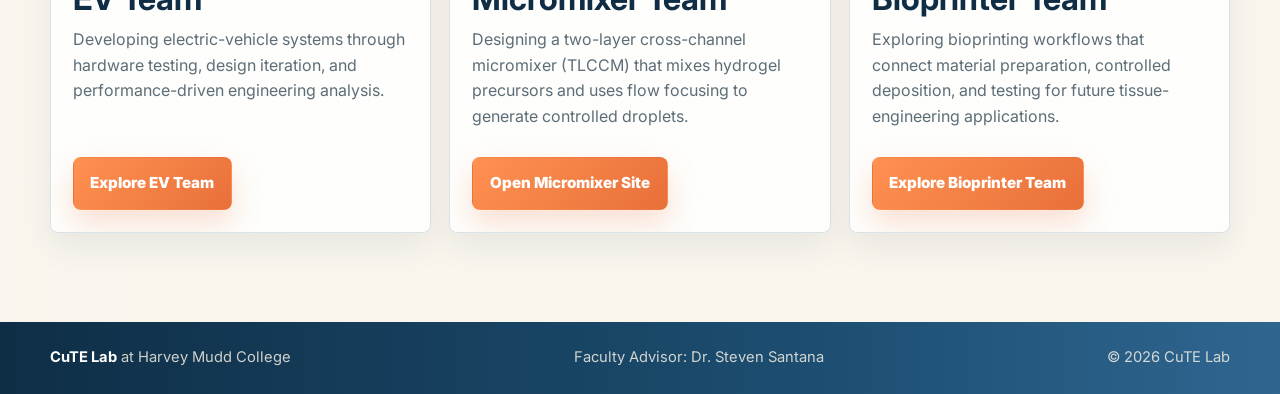
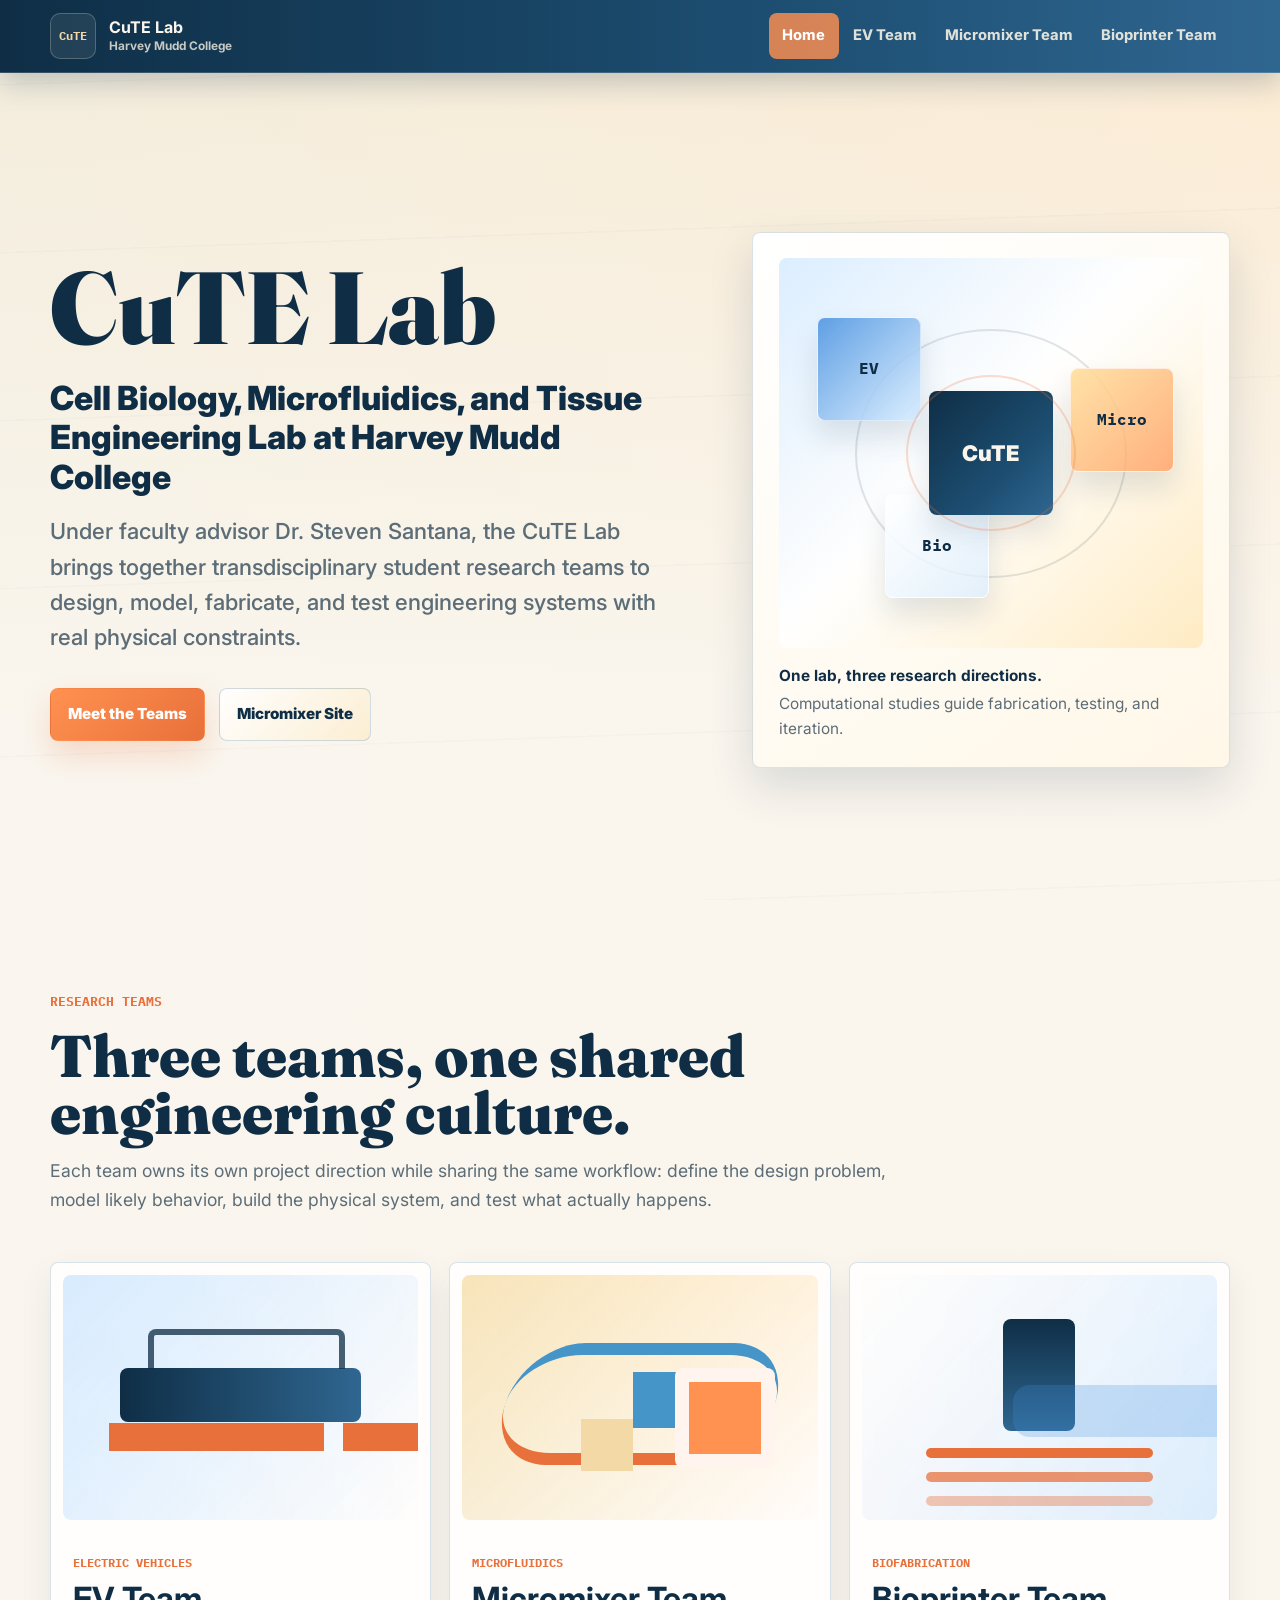
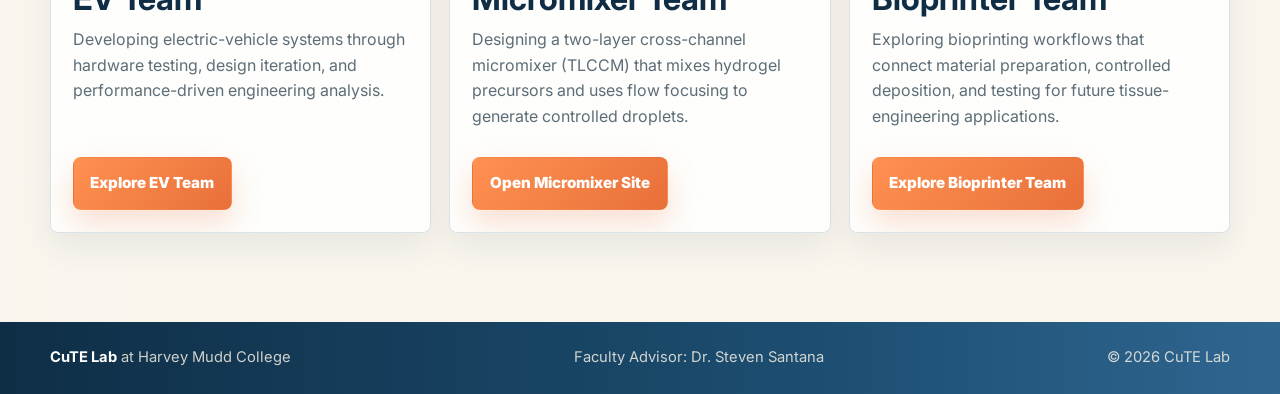
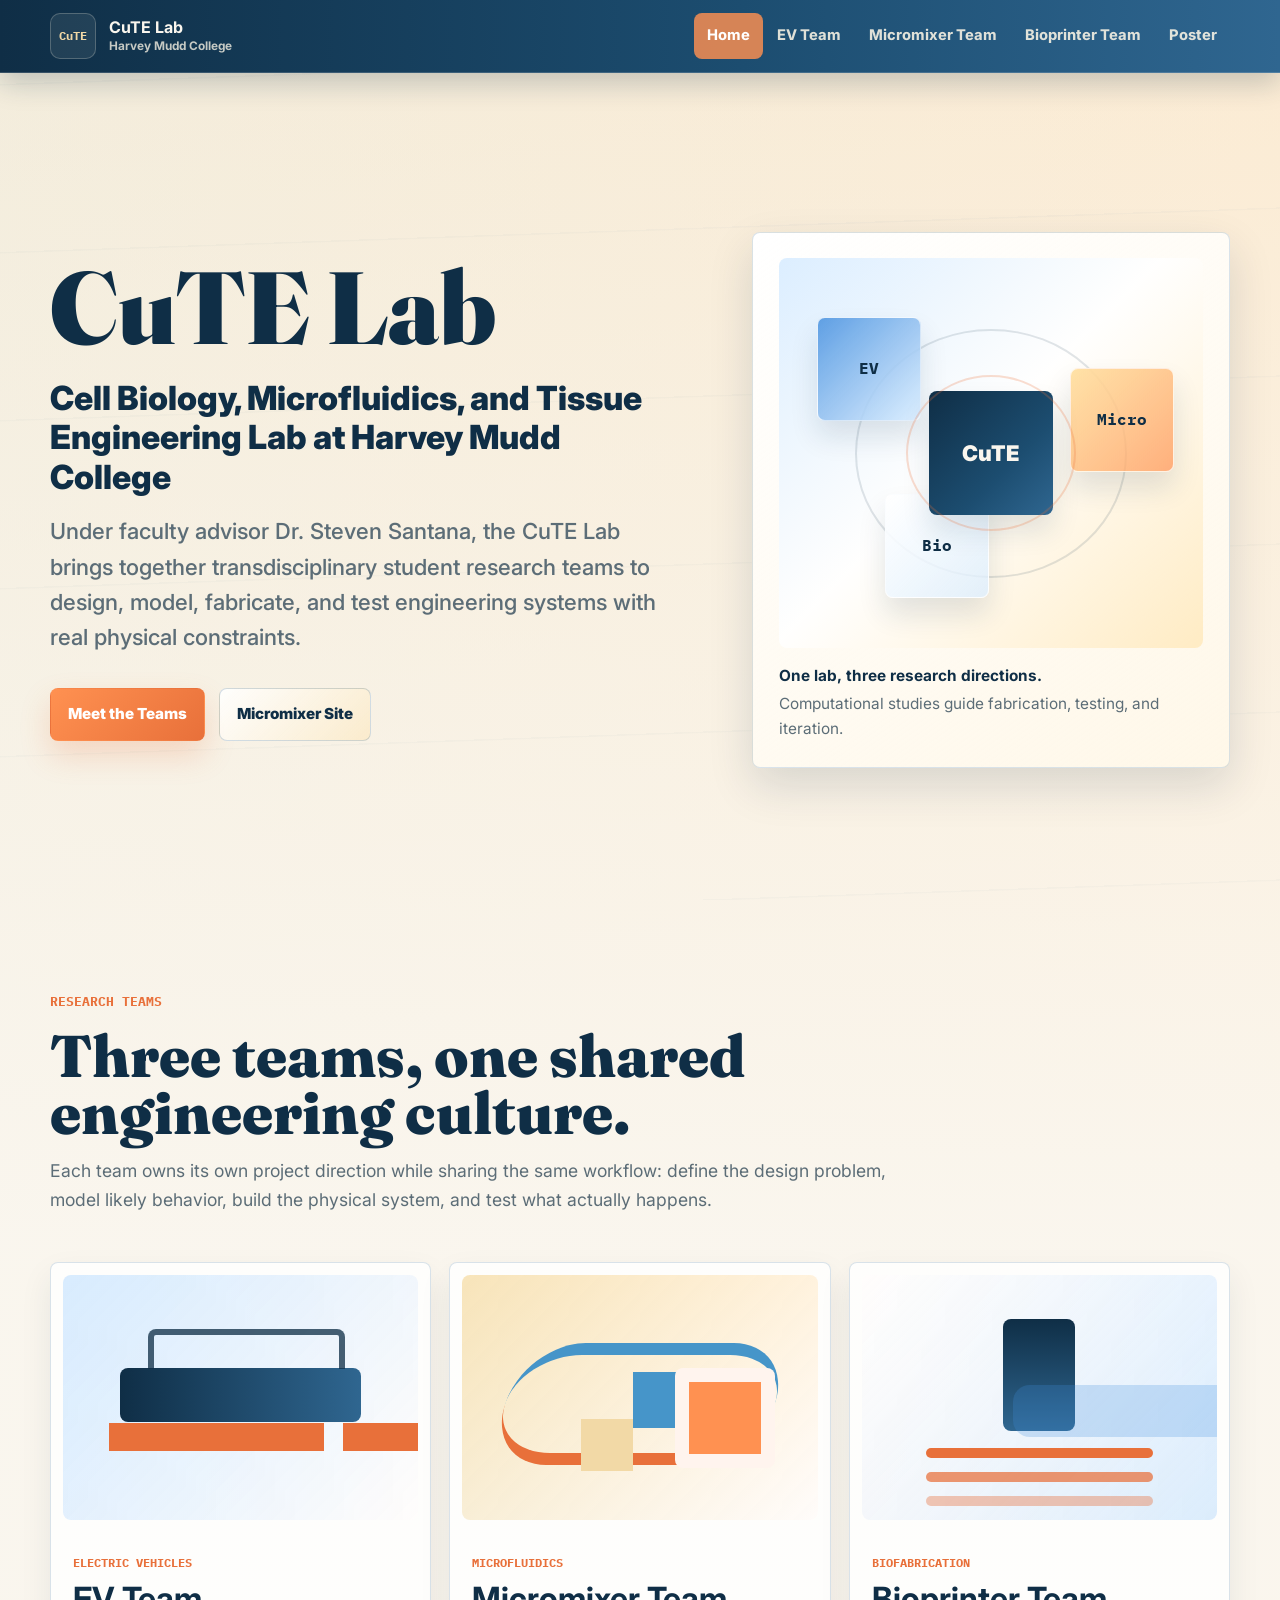
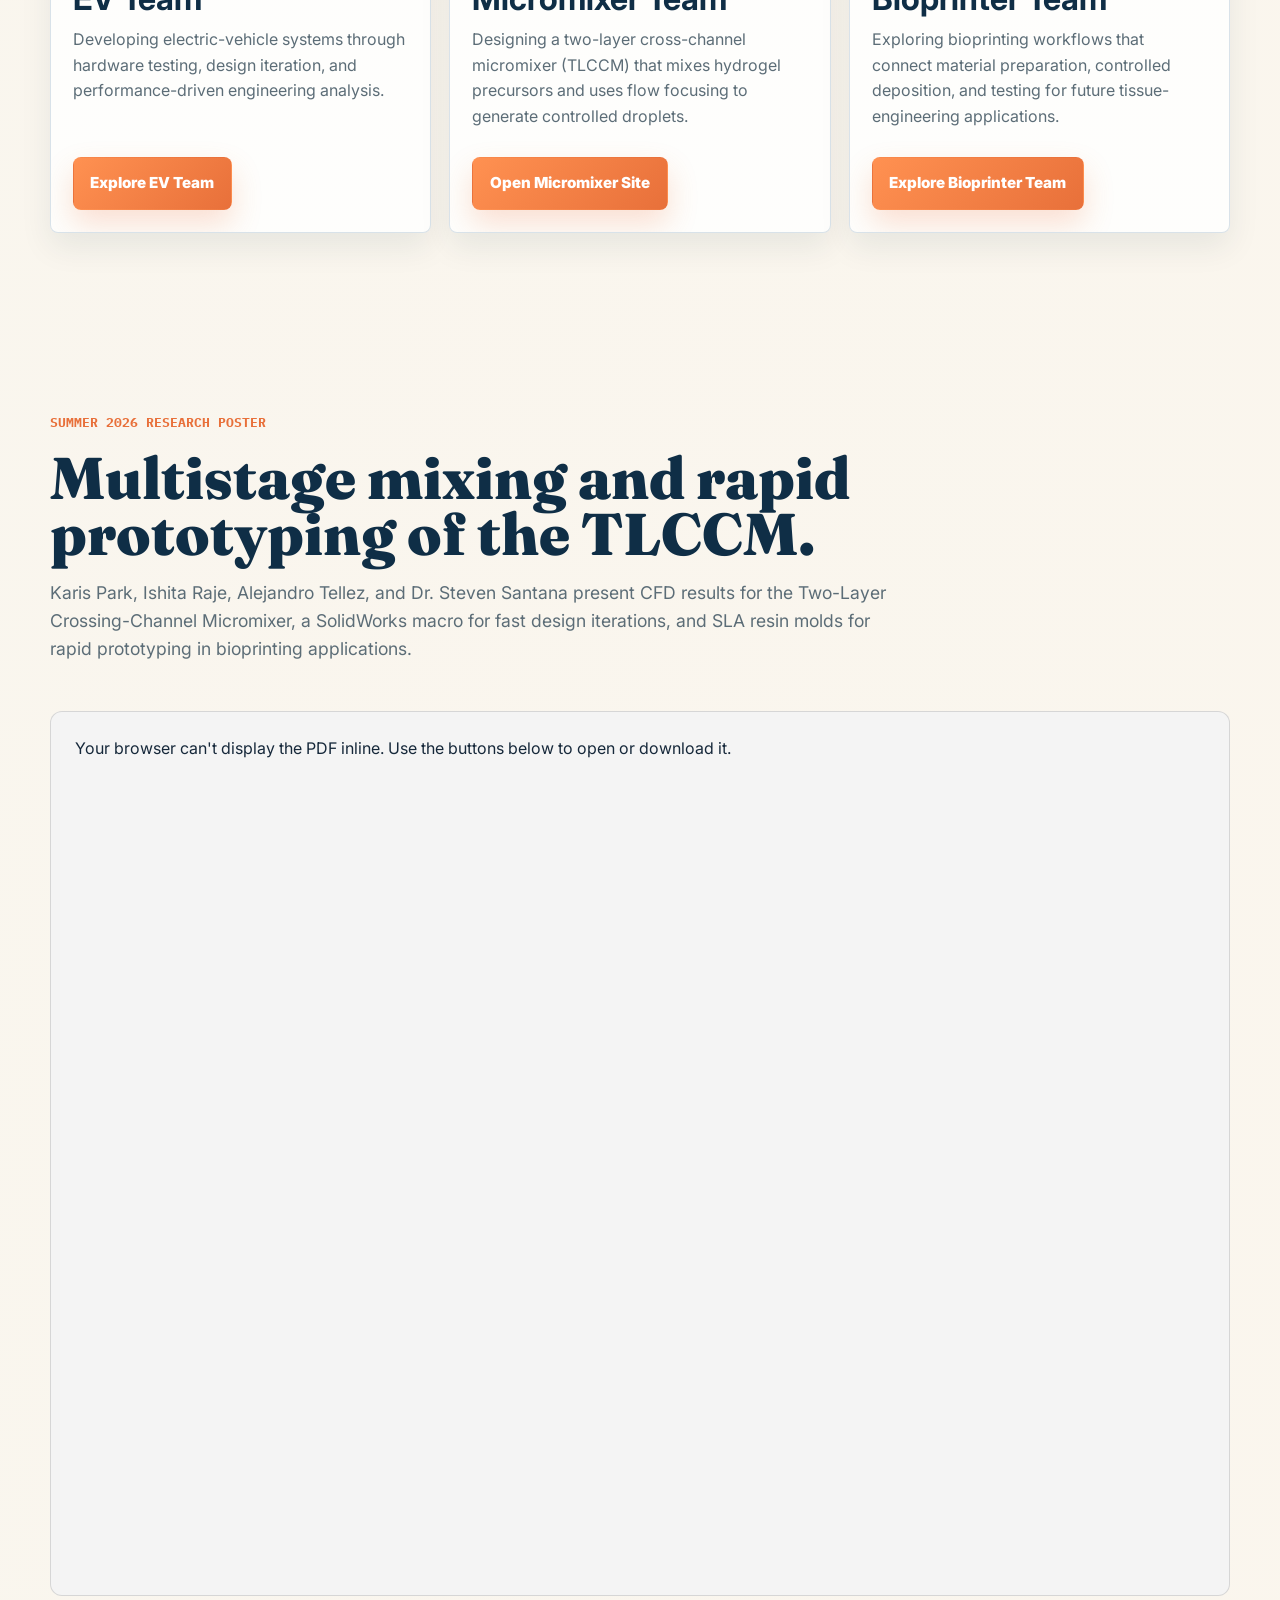
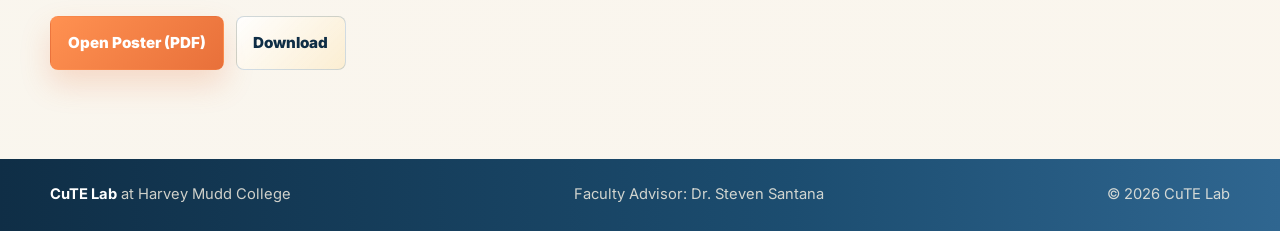
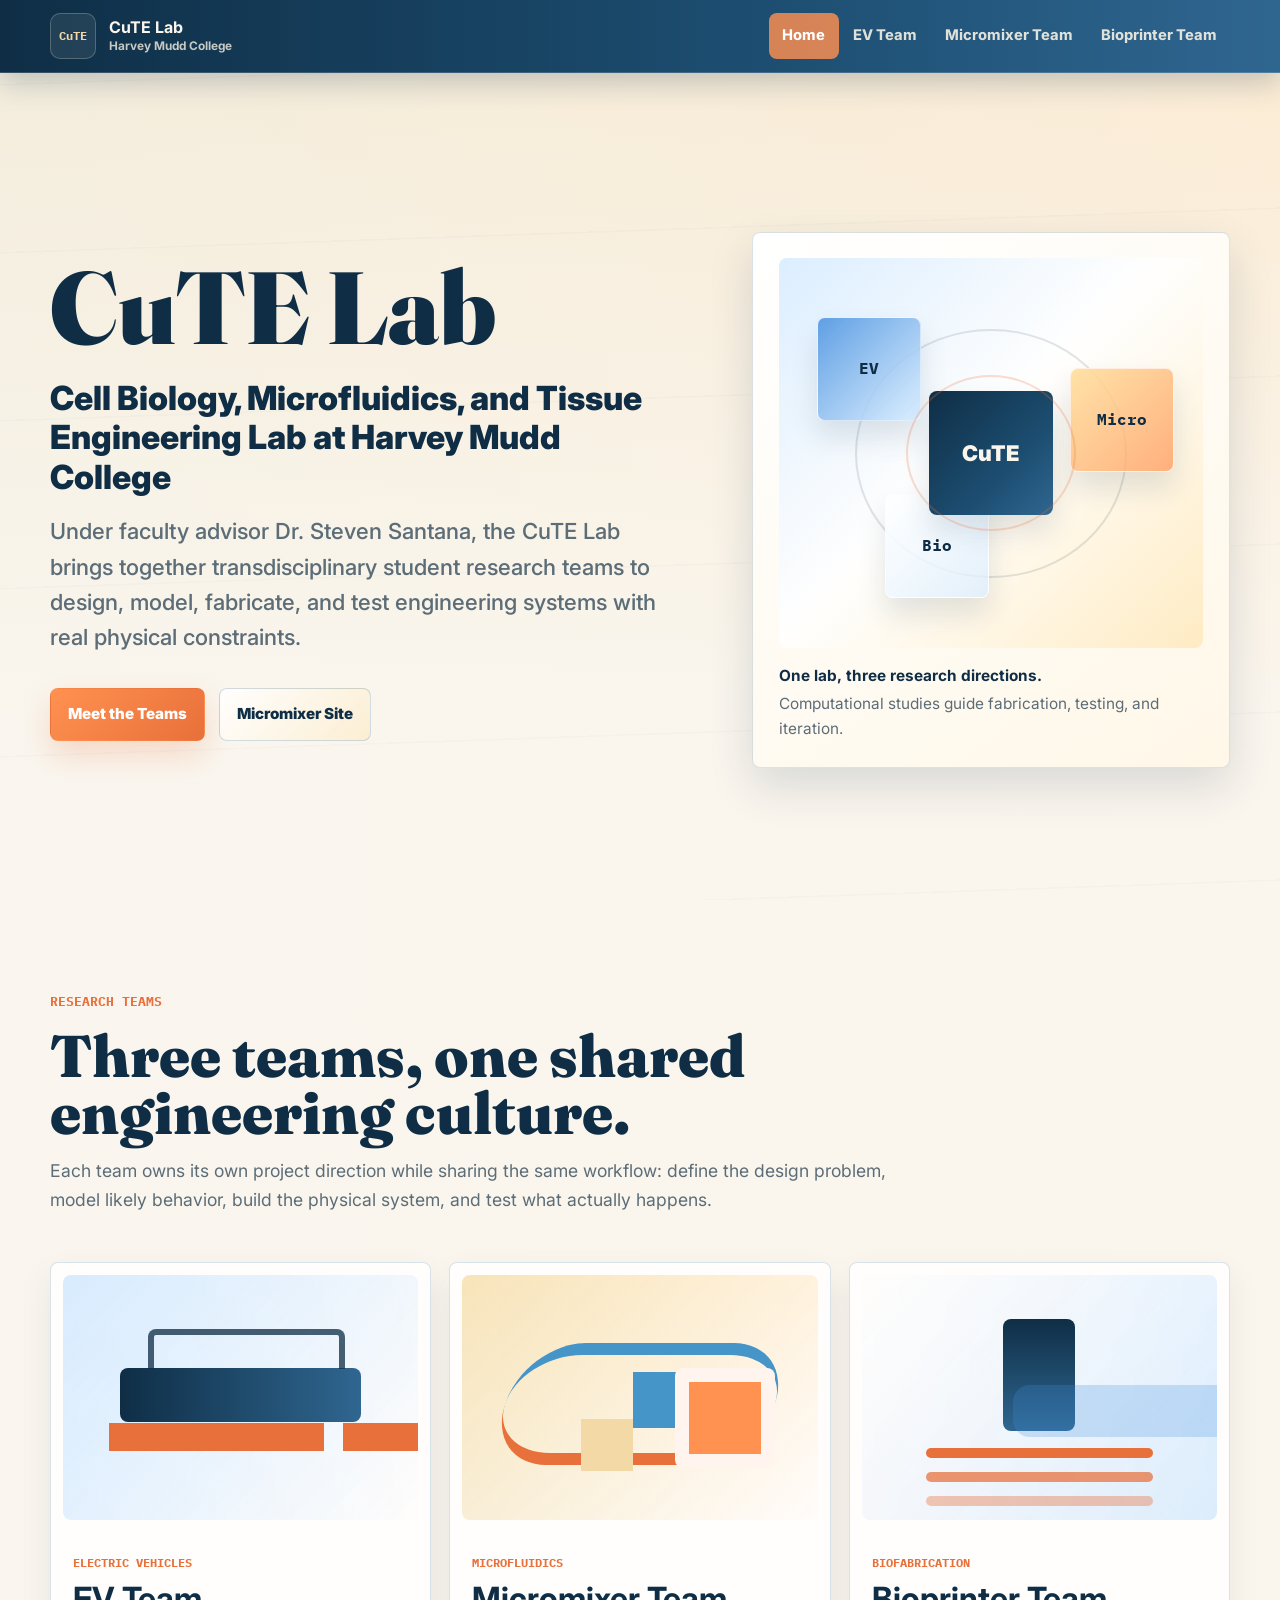
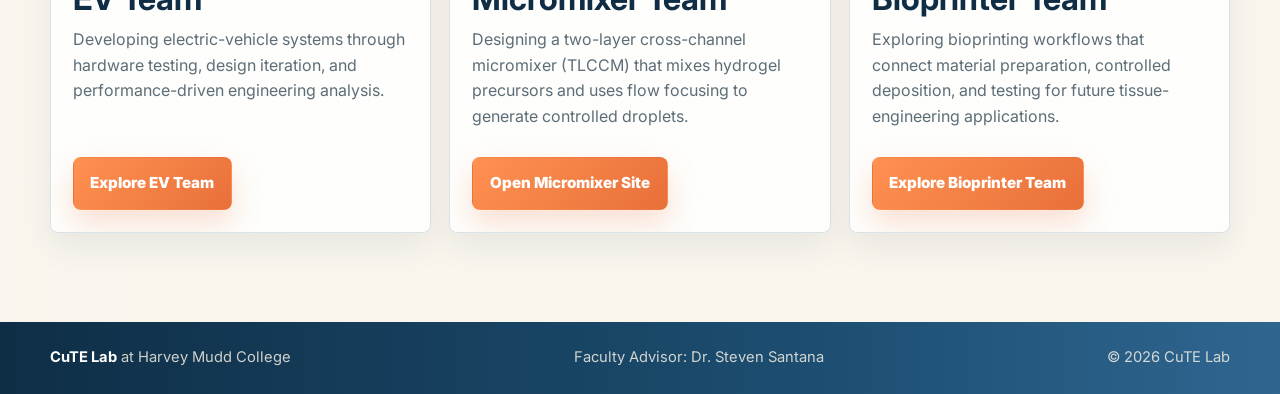
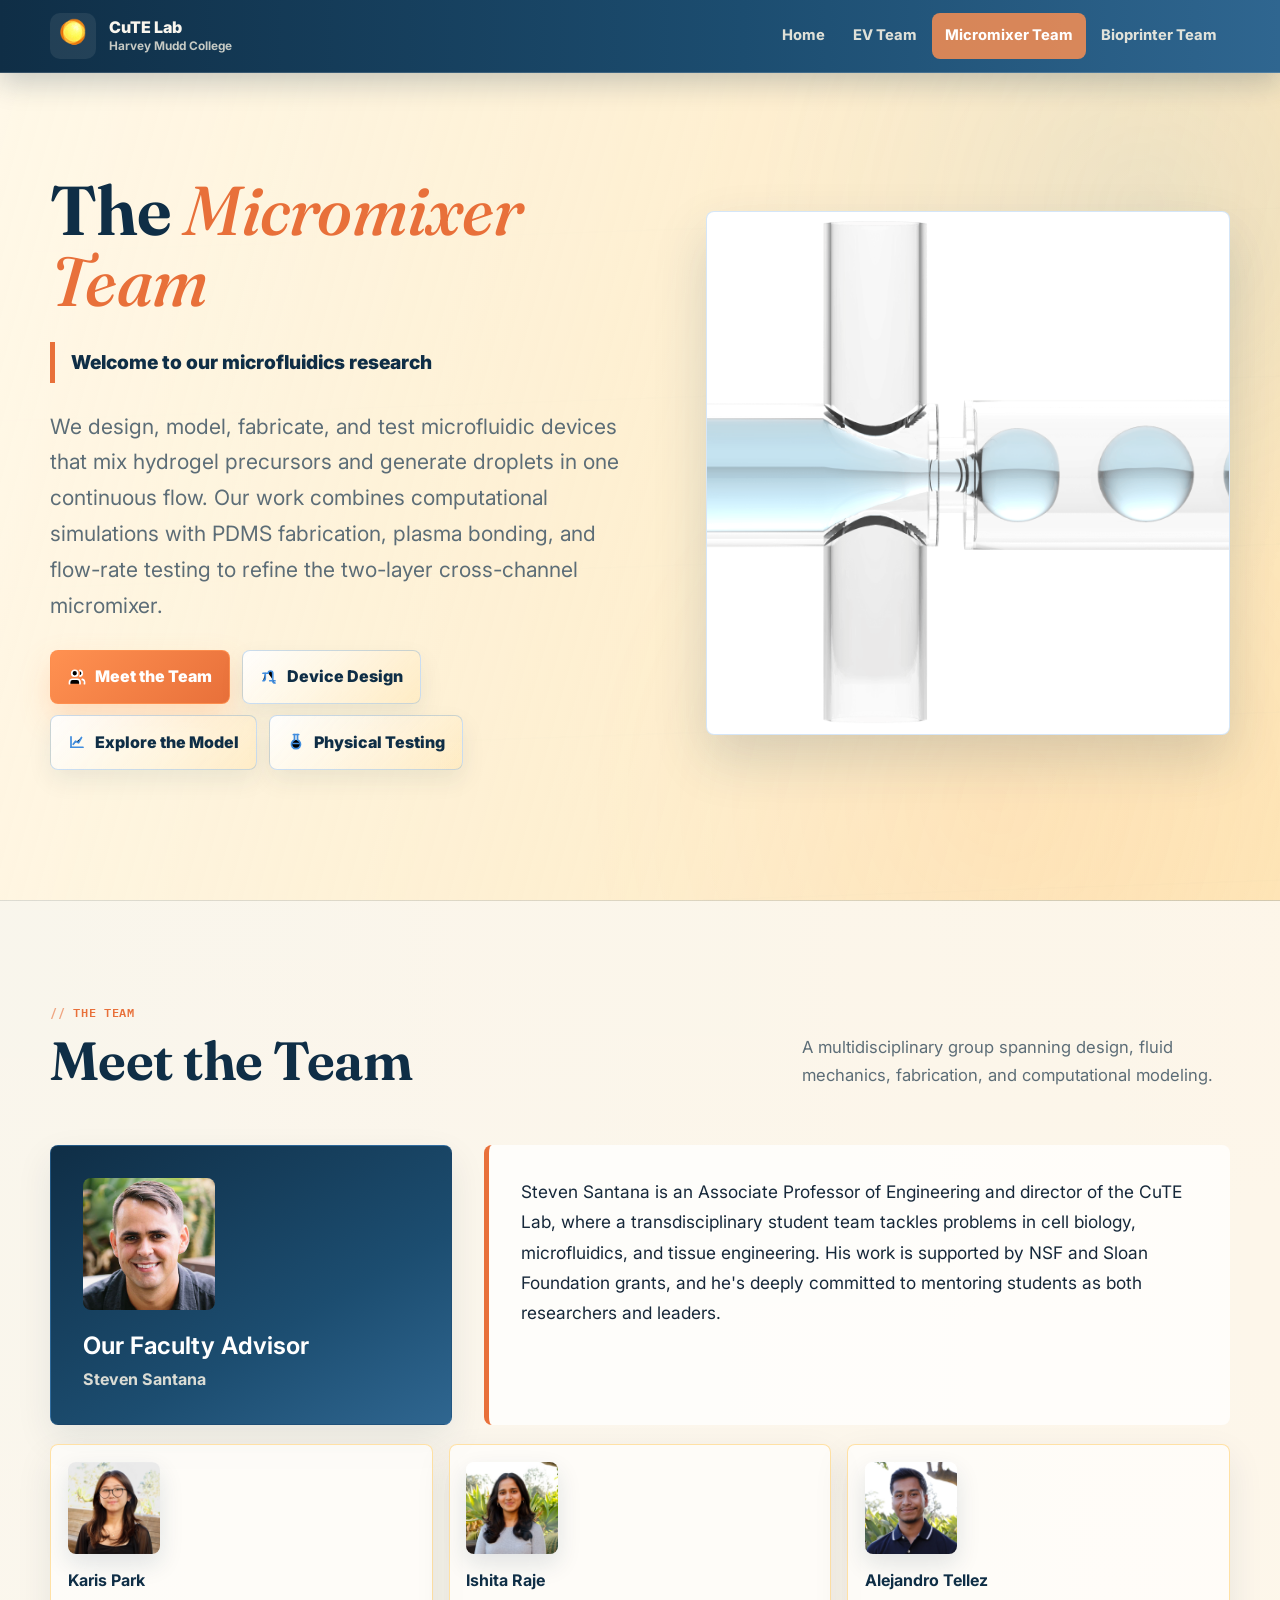
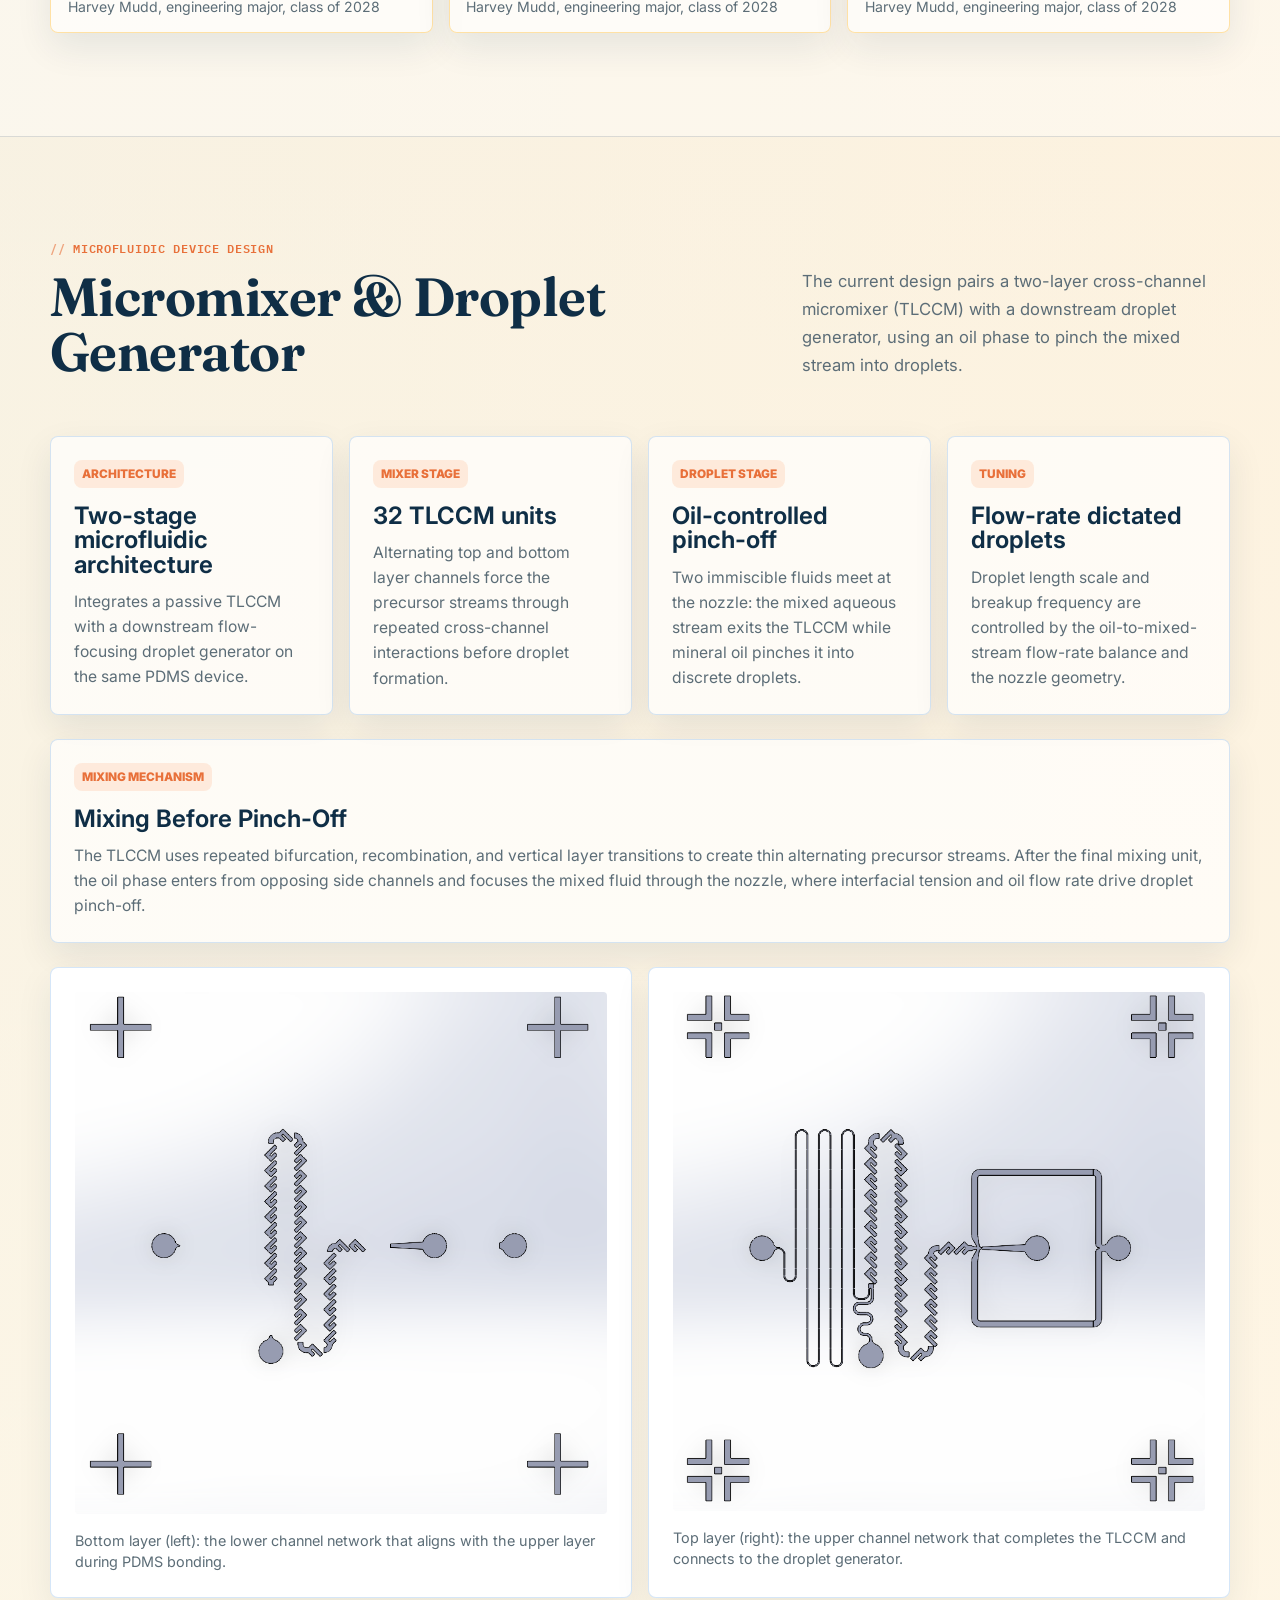
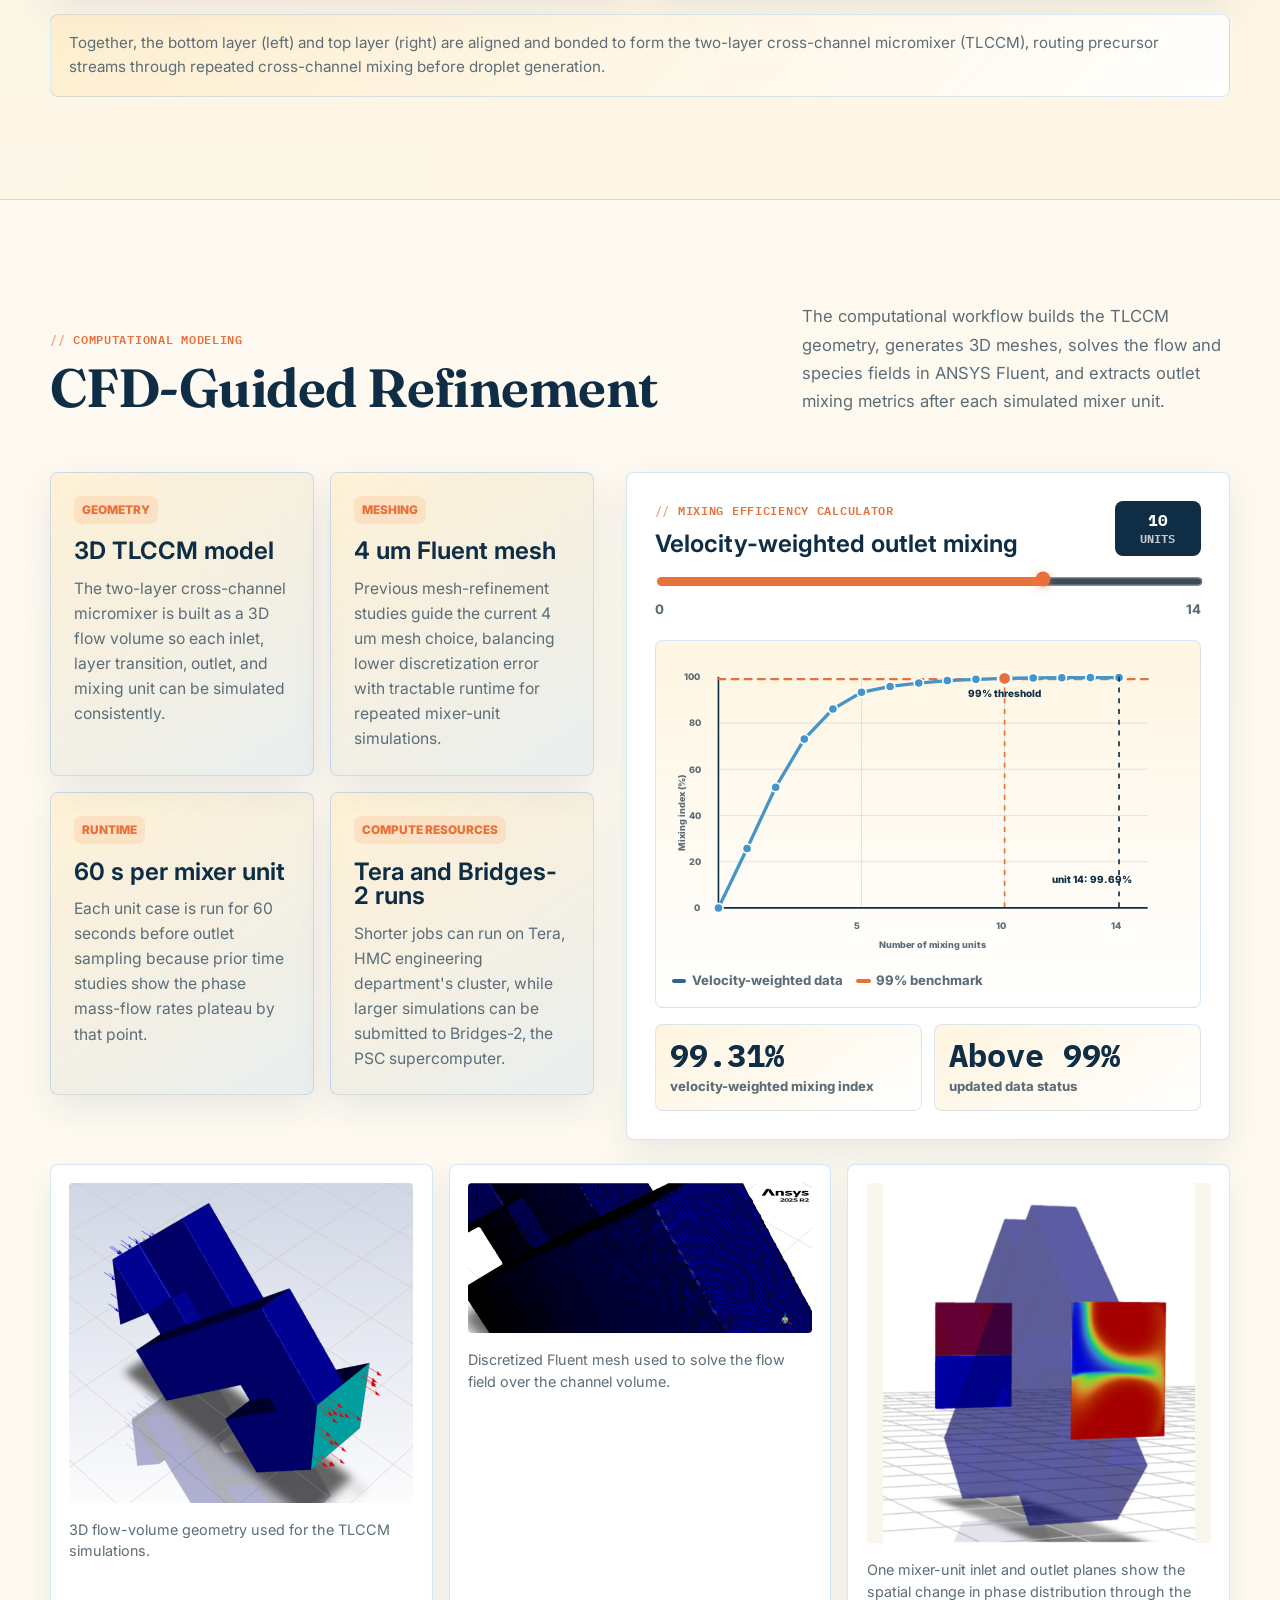
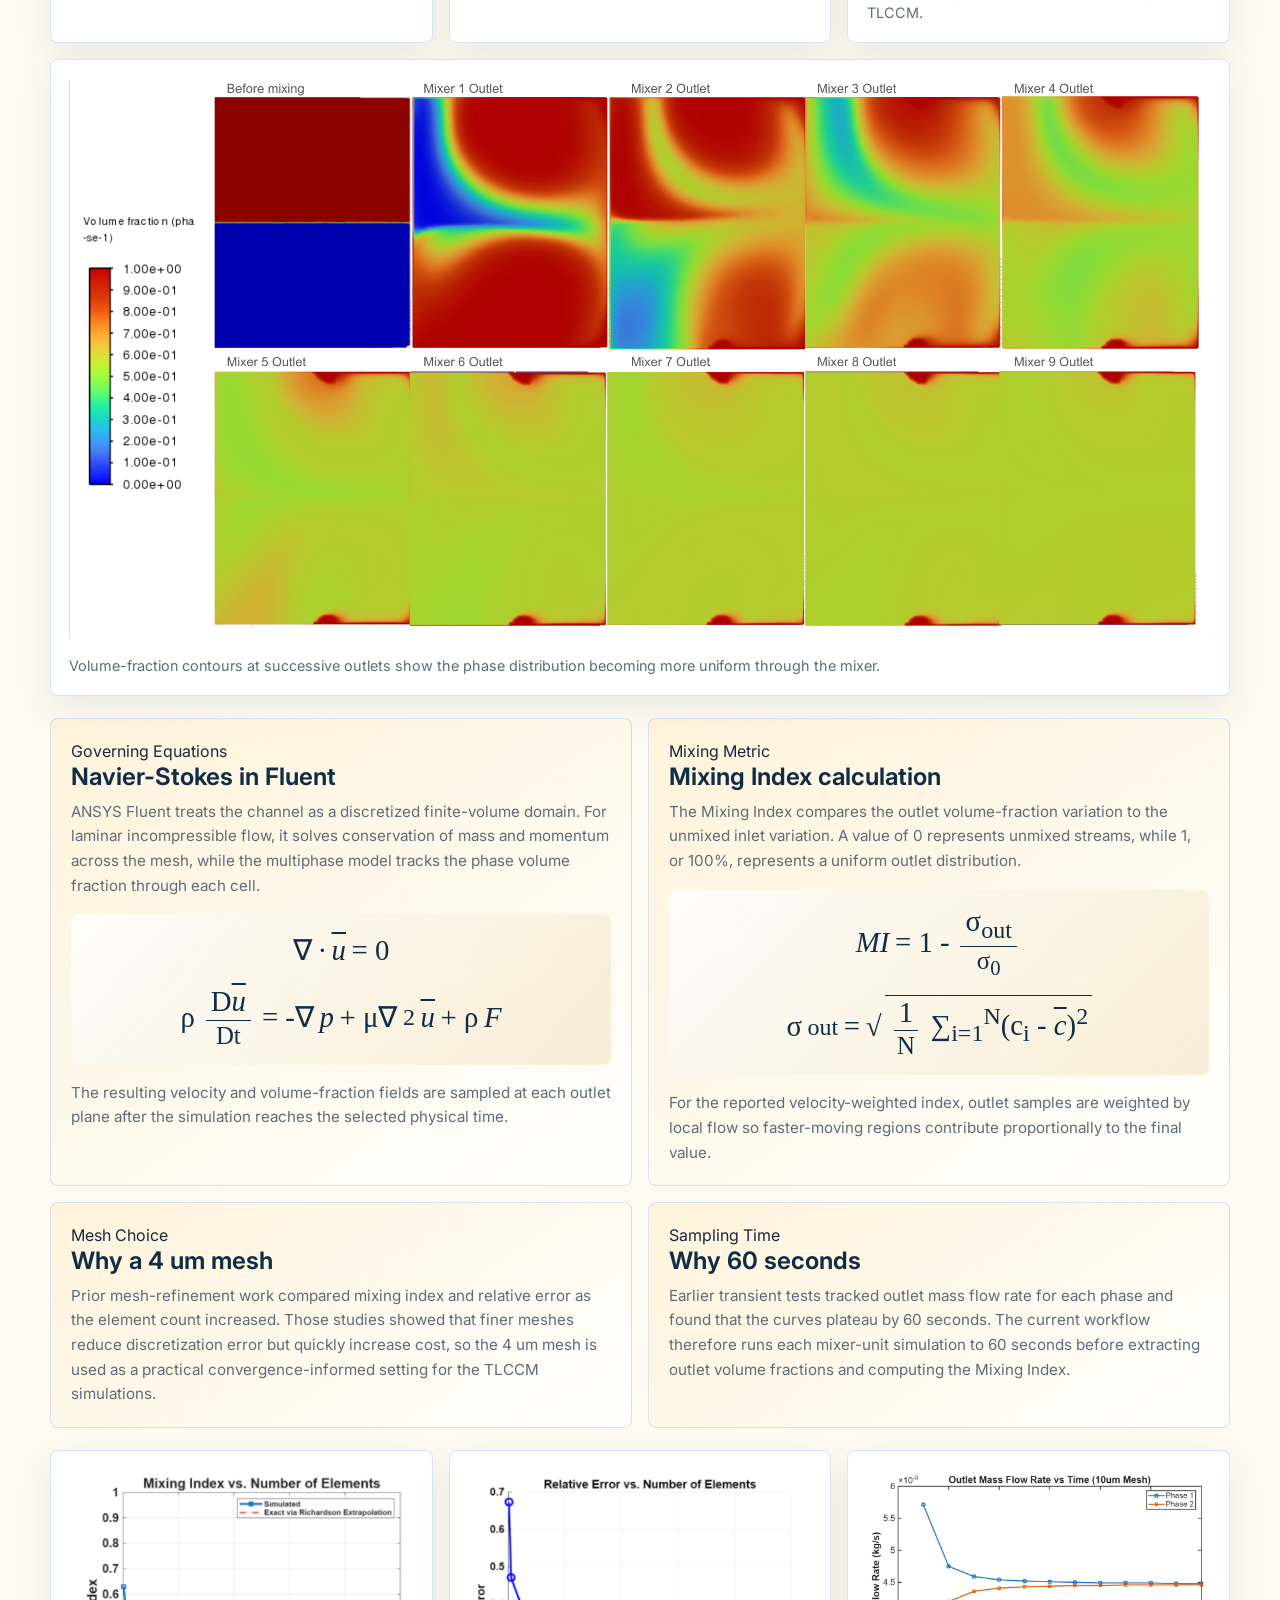
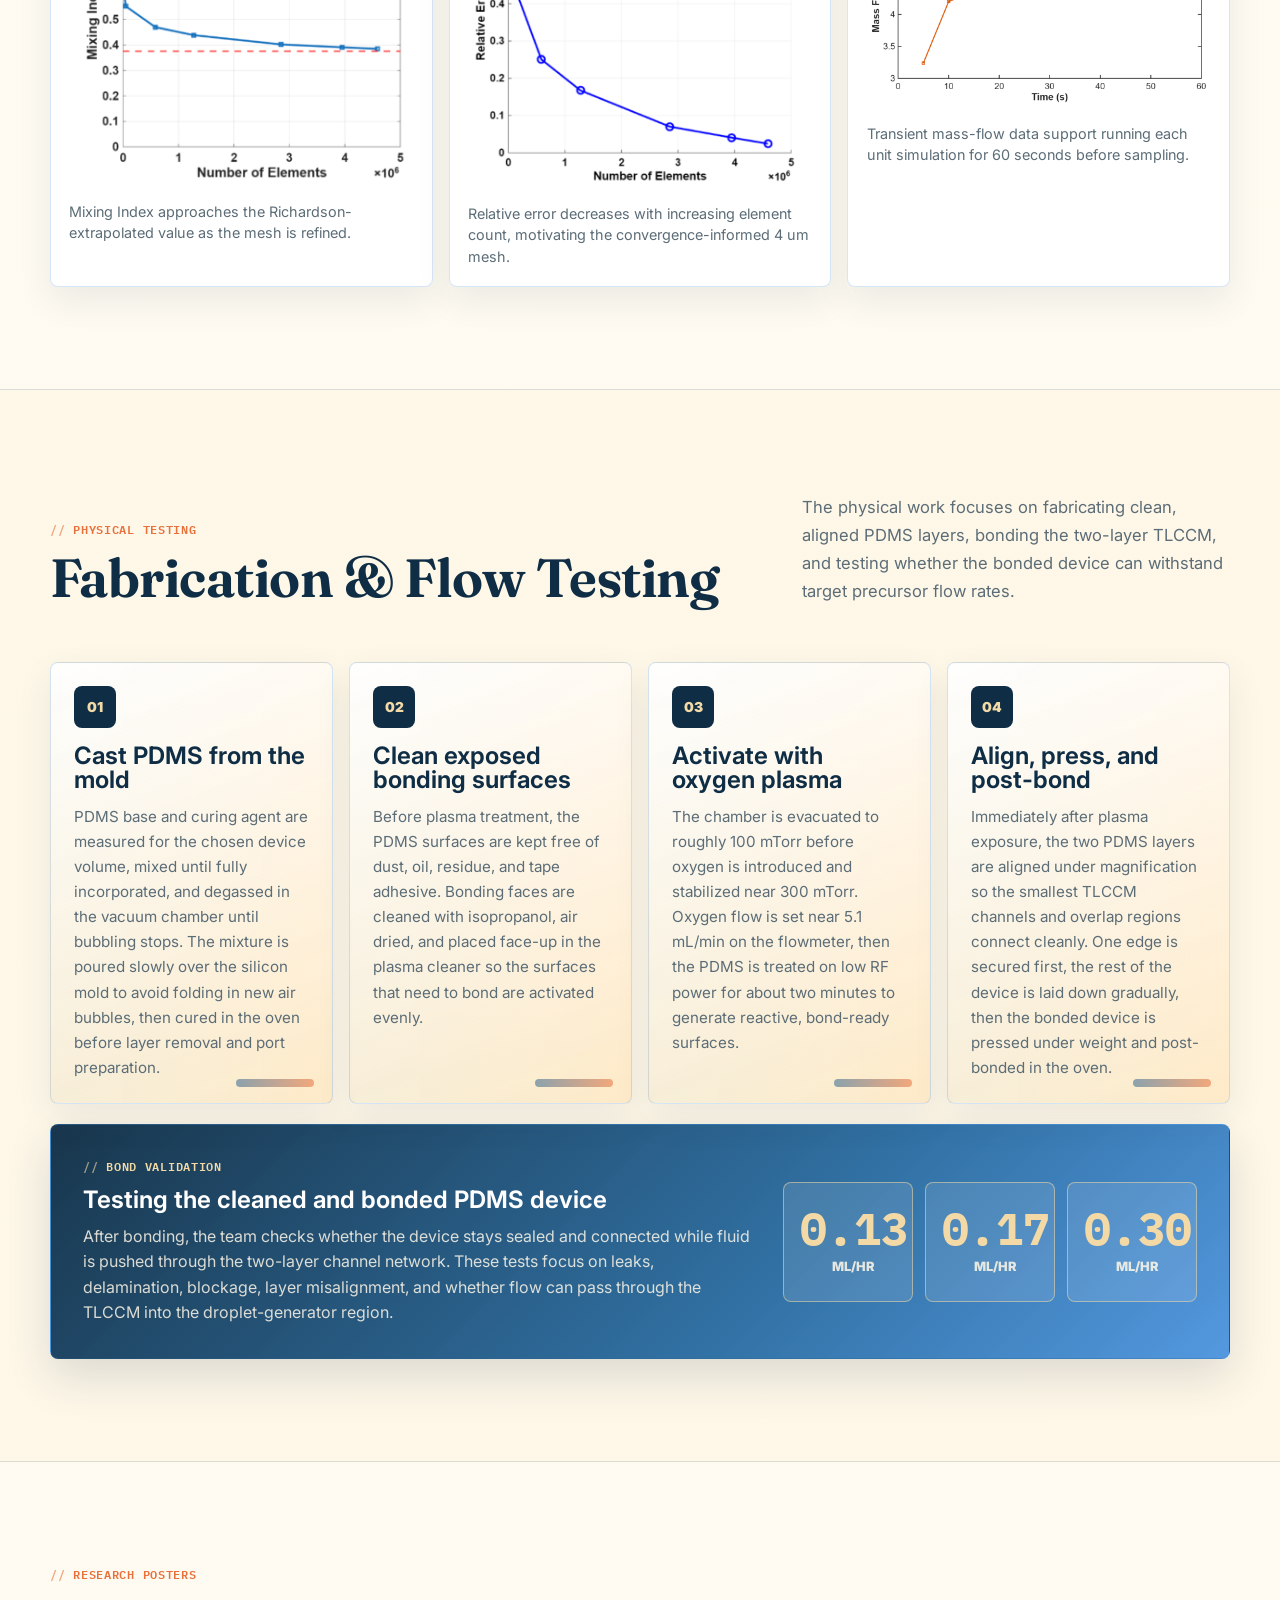
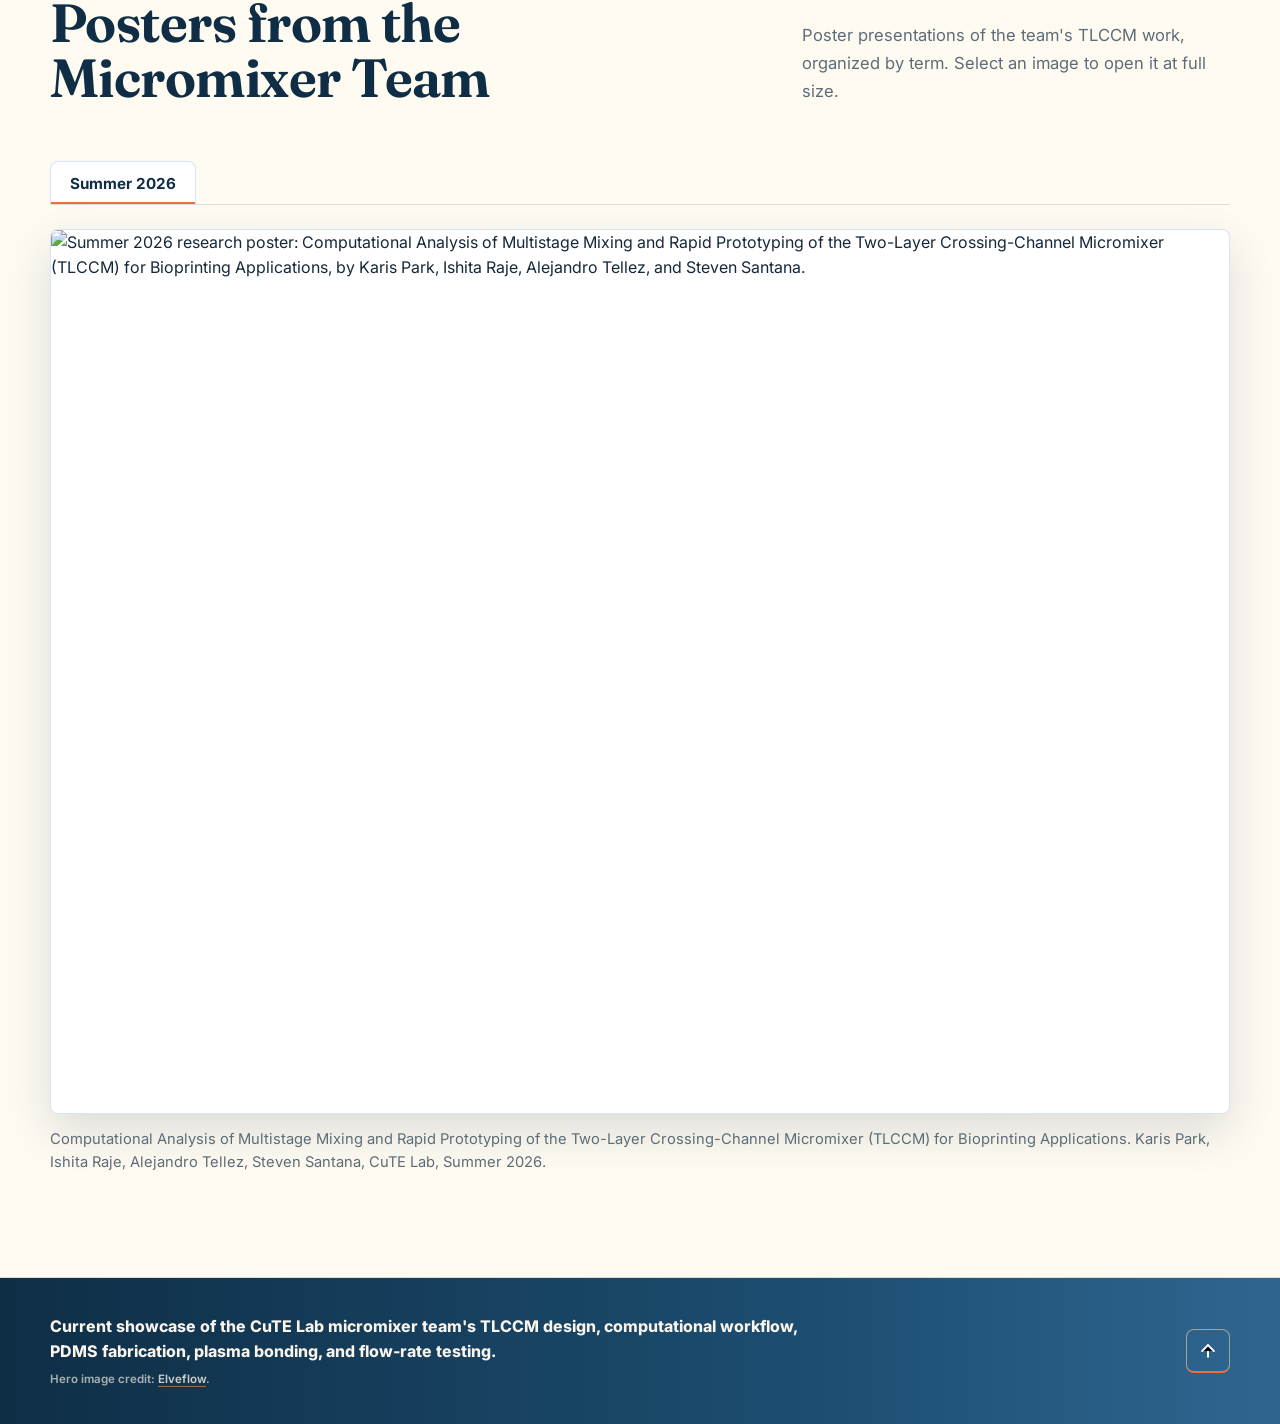
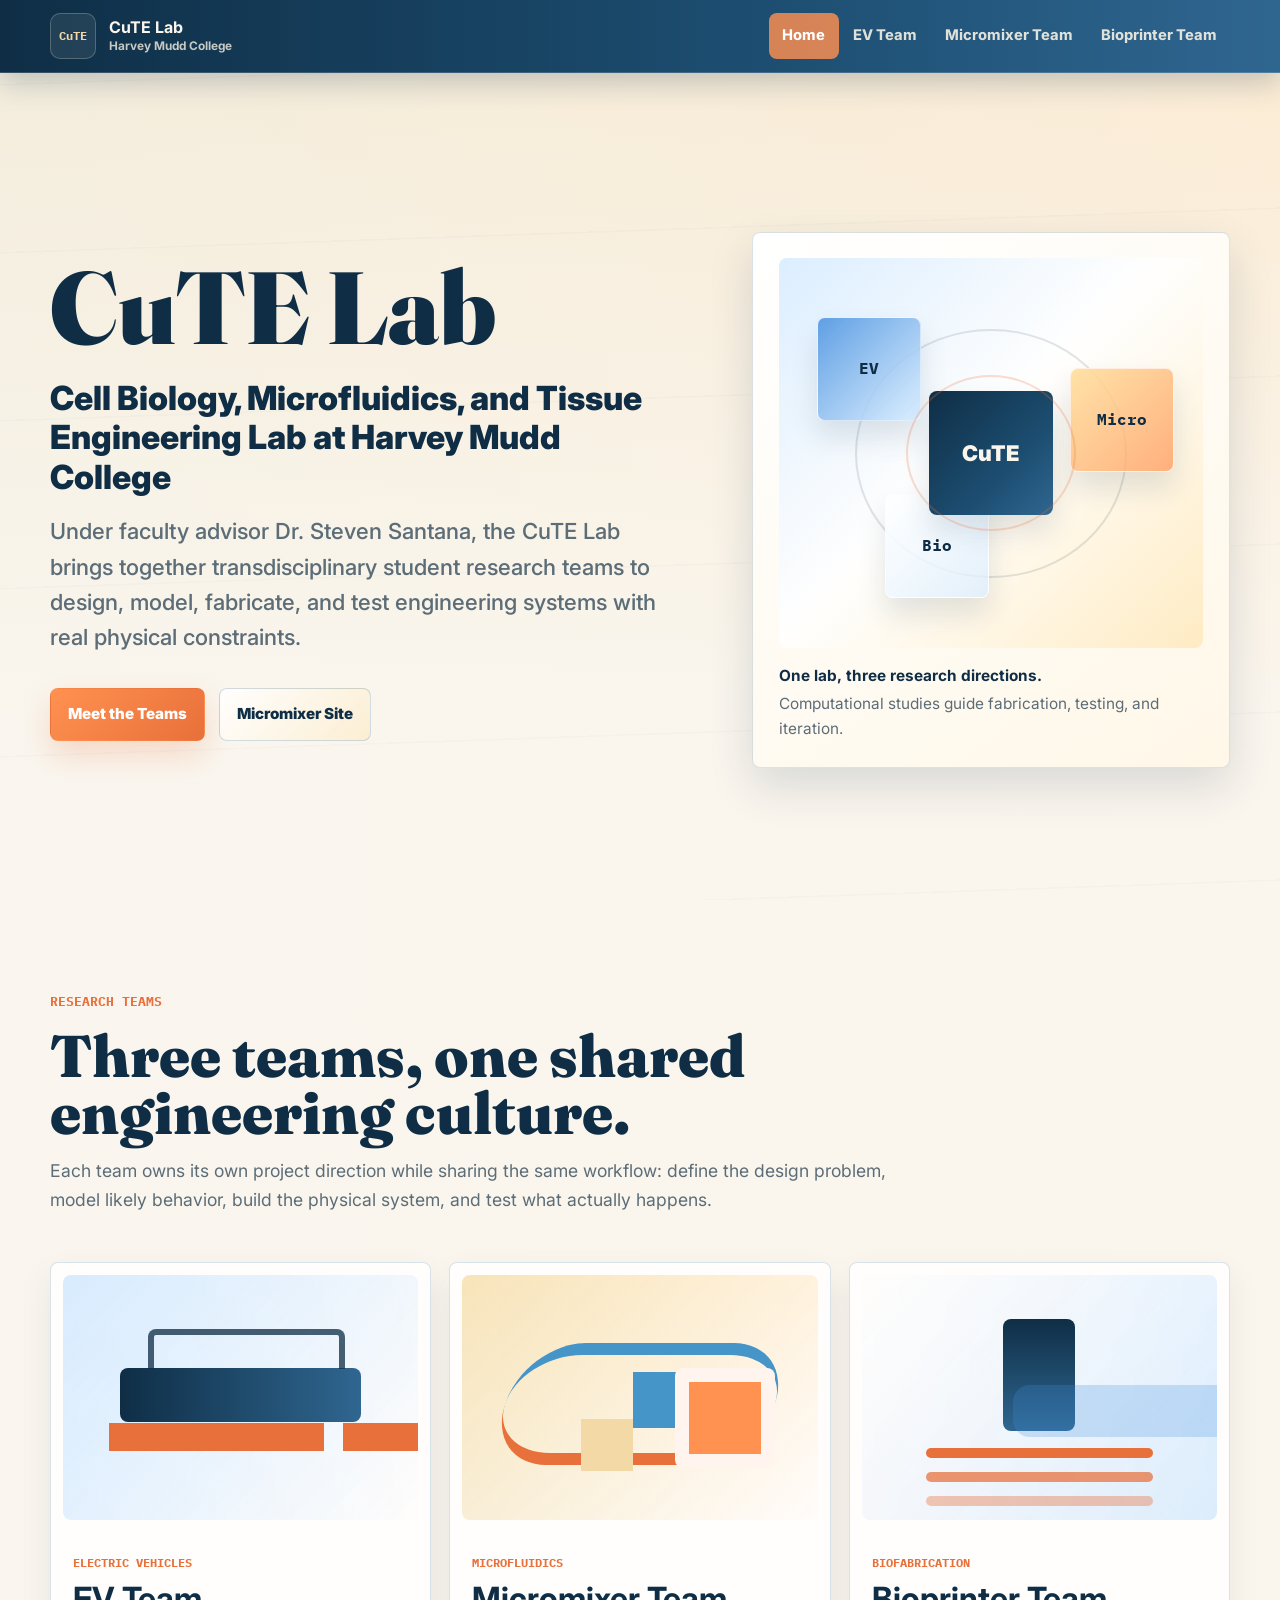
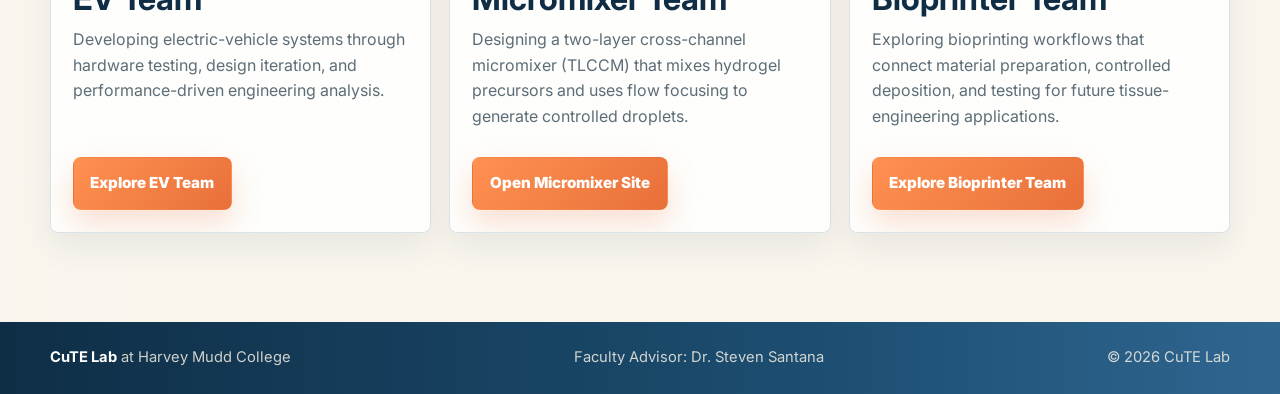
